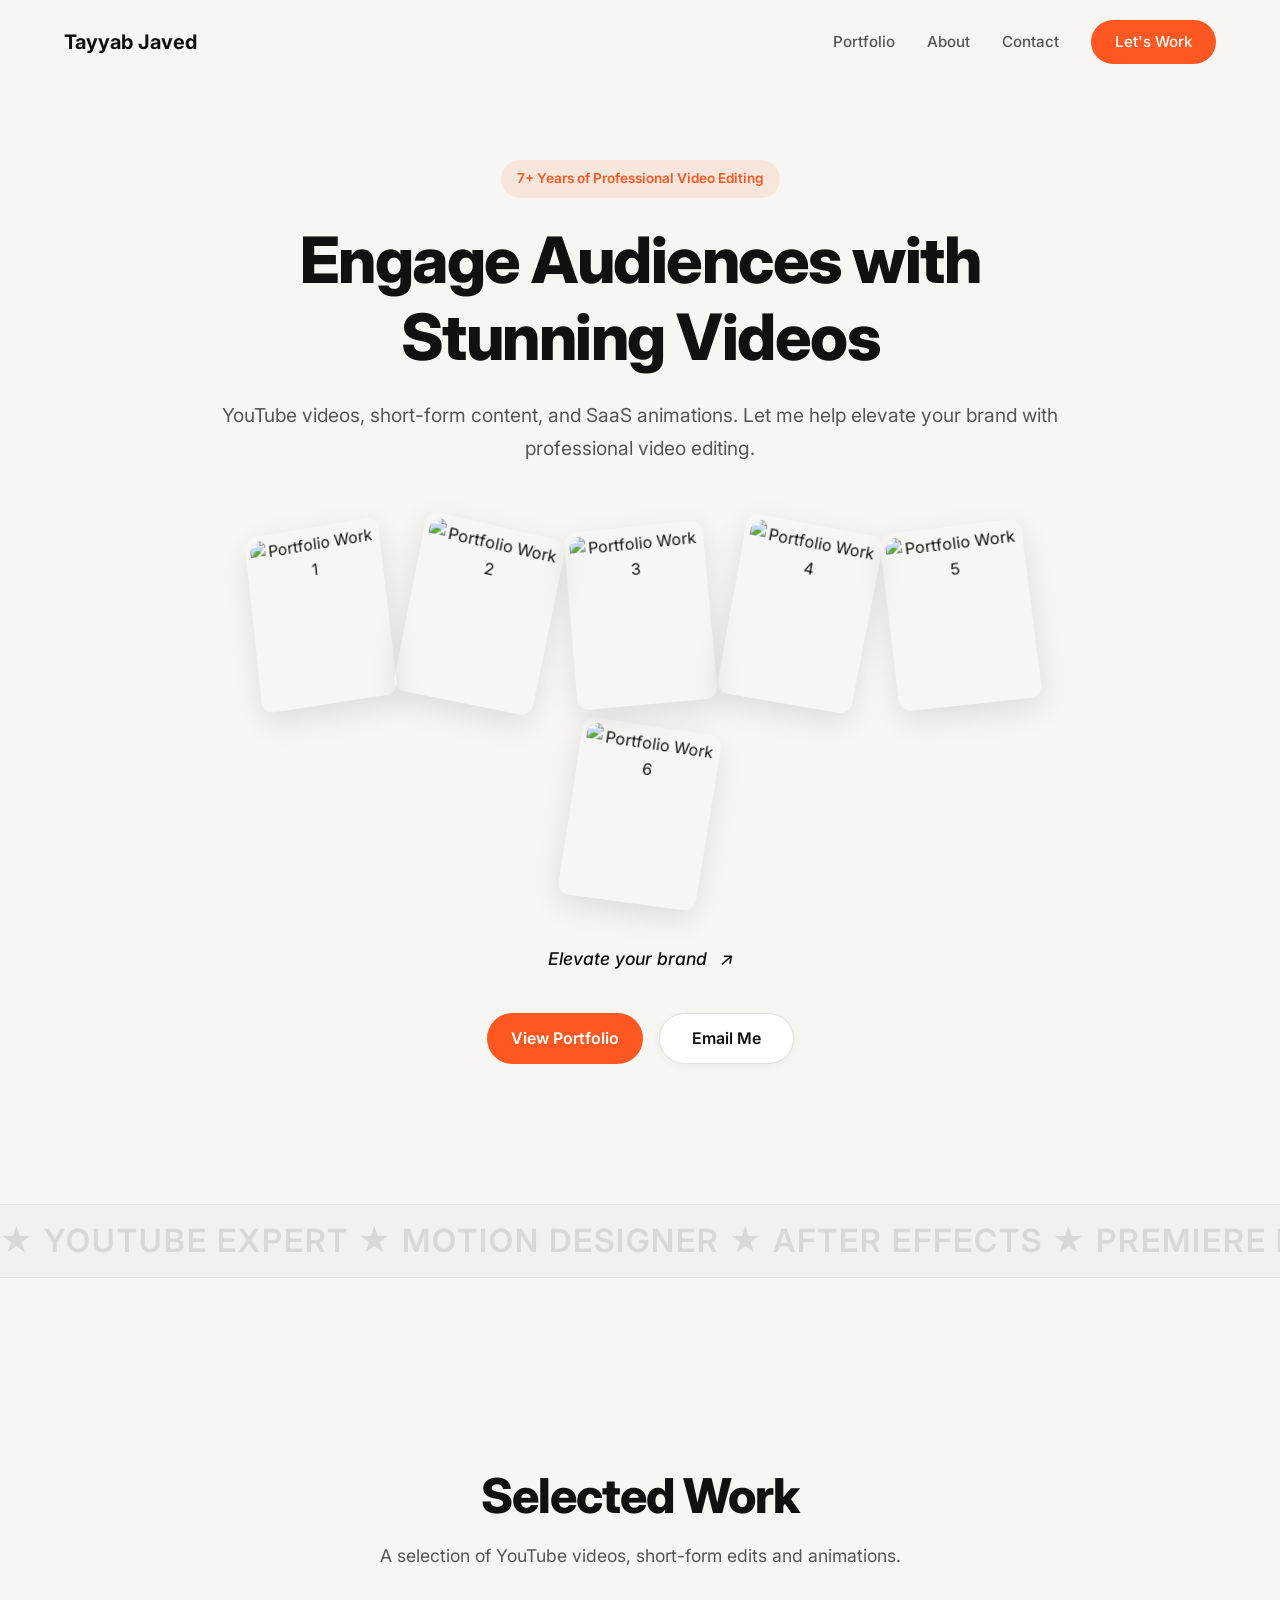
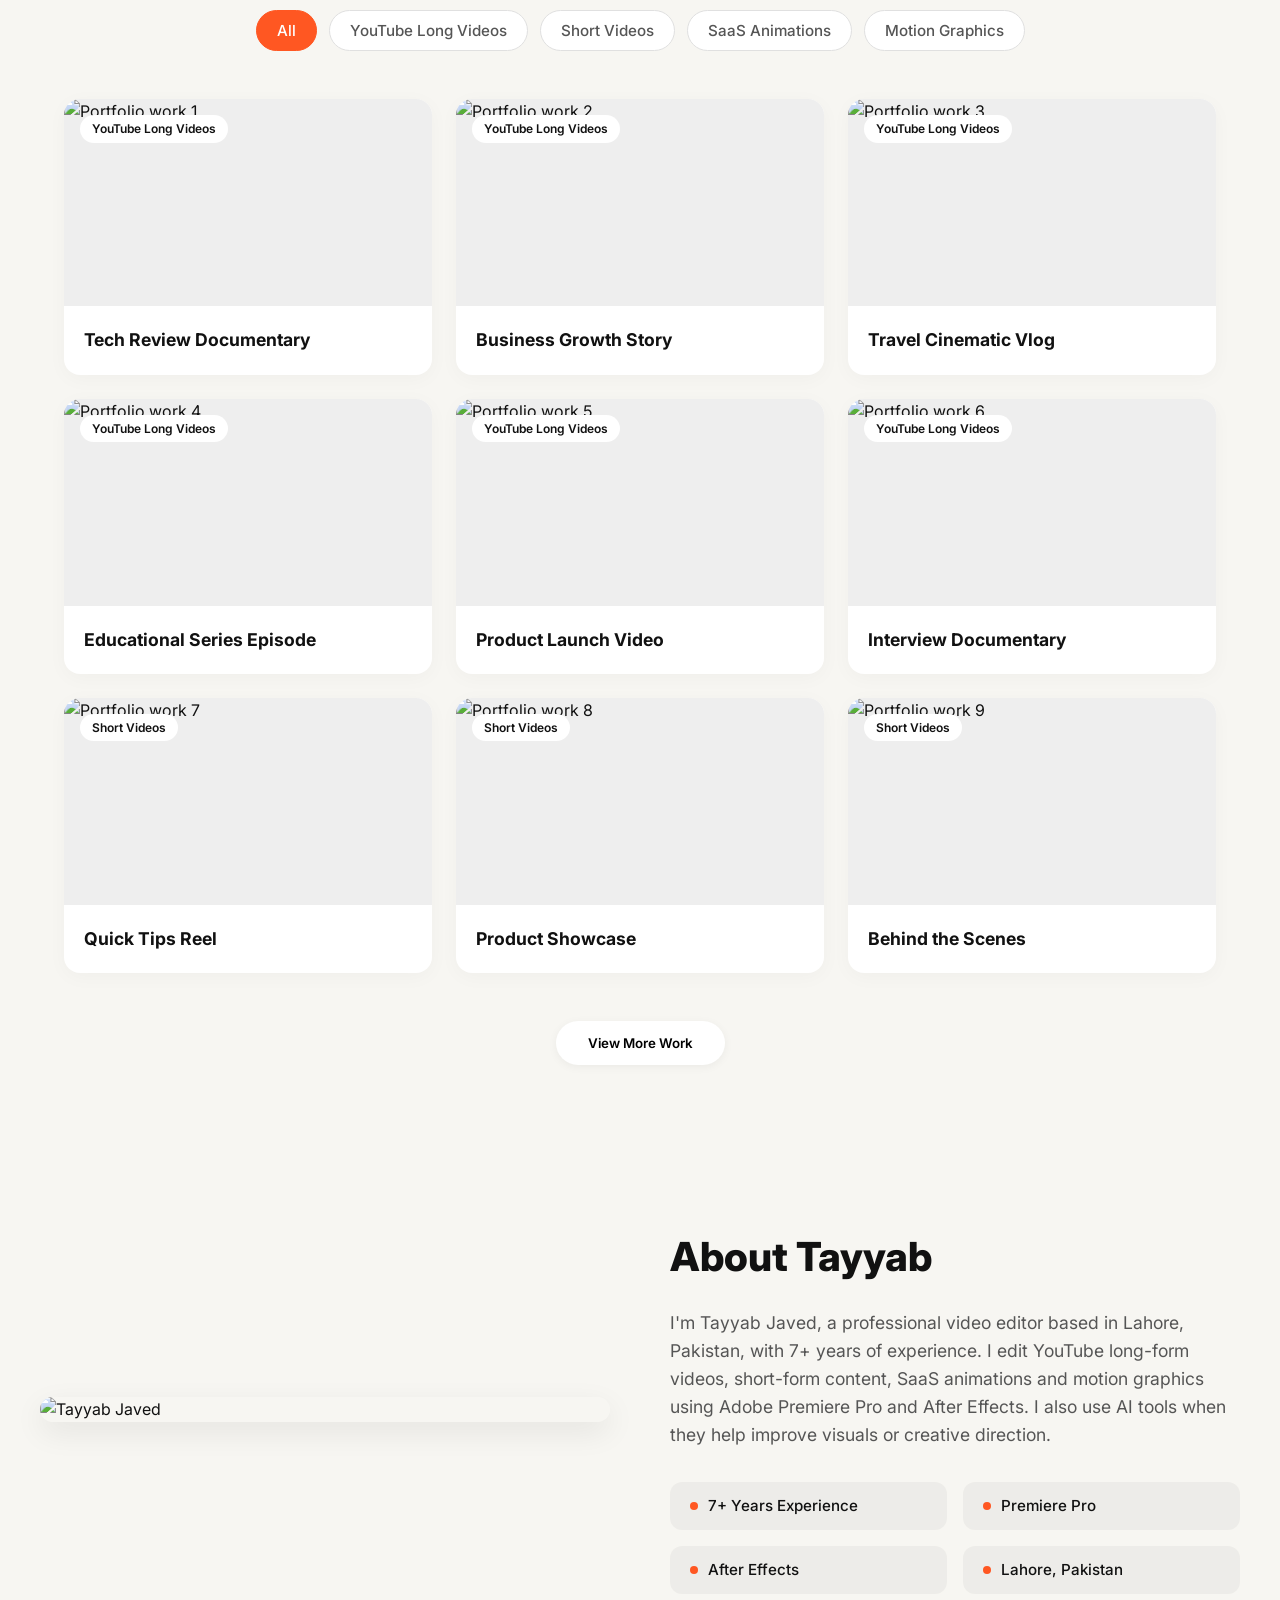
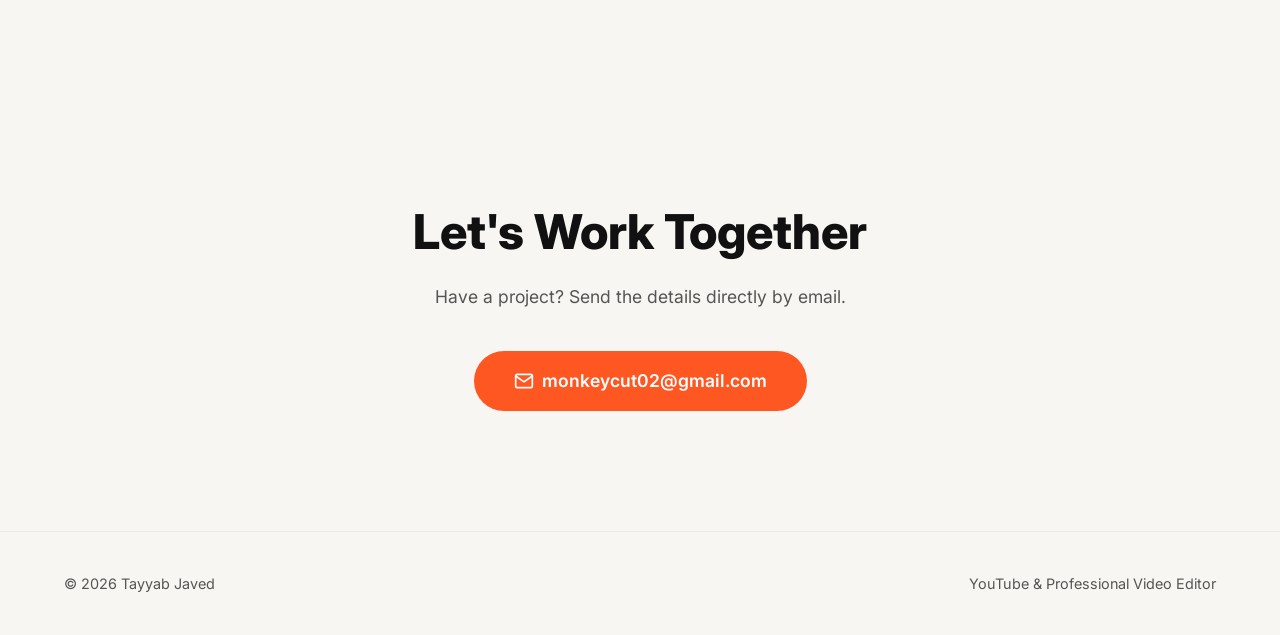
==== index.html @ 4c3c6099 "Rename index2.html to index.html" ====
<!DOCTYPE html>
<html lang="en">

<head>
    <meta charset="UTF-8">
    <meta name="viewport" content="width=device-width, initial-scale=1.0">
    <title>Tayyab Javed - Video Editor Portfolio</title>
    <link rel="preconnect" href="https://fonts.googleapis.com">
    <link rel="preconnect" href="https://fonts.gstatic.com" crossorigin>
    <link href="https://fonts.googleapis.com/css2?family=Inter:wght@400;500;600;700;800&display=swap" rel="stylesheet">
    <link rel="stylesheet" href="styles.css">
</head>

<body>

    <!-- Header Navigation -->
    <header>
        <div class="container nav-container">
            <div class="logo">Tayyab Javed</div>

            <!-- Mobile Menu Toggle -->
            <button class="mobile-menu-btn" aria-label="Toggle Navigation">
                <svg width="24" height="24" viewBox="0 0 24 24" fill="none" stroke="currentColor" stroke-width="2"
                    stroke-linecap="round" stroke-linejoin="round">
                    <line x1="3" y1="12" x2="21" y2="12"></line>
                    <line x1="3" y1="6" x2="21" y2="6"></line>
                    <line x1="3" y1="18" x2="21" y2="18"></line>
                </svg>
            </button>

            <nav class="nav-links">
                <a href="#portfolio">Portfolio</a>
                <a href="#about">About</a>
                <a href="#contact">Contact</a>
                <a href="#contact" class="btn-primary">Let's Work</a>
            </nav>
        </div>
    </header>

    <main>
        <!-- Hero Section -->
        <section id="hero" class="hero">
            <div class="container hero-content">
                <span class="hero-badge">7+ Years of Professional Video Editing</span>
                <h1 class="hero-title">Engage Audiences with Stunning Videos</h1>
                <p class="hero-subtitle">YouTube videos, short-form content, and SaaS animations. Let me help elevate your brand with professional video editing.</p>
                
                <!-- Tilted Images Gallery -->
                <div class="hero-gallery">
                    <div class="gallery-item tilt-1">
                        <img src="assets/photo1" alt="Portfolio Work 1">
                    </div>
                    <div class="gallery-item tilt-2">
                        <img src="assets/photo2" alt="Portfolio Work 2">
                    </div>
                    <div class="gallery-item tilt-3">
                        <img src="assets/photo3" alt="Portfolio Work 3">
                    </div>
                    <div class="gallery-item tilt-4">
                        <img src="assets/photo4" alt="Portfolio Work 4">
                    </div>
                    <div class="gallery-item tilt-5">
                        <img src="assets/photo5" alt="Portfolio Work 5">
                    </div>
                    <div class="gallery-item tilt-6">
                        <img src="assets/photo6" alt="Portfolio Work 6">
                    </div>
                </div>

                <p class="hero-cta">Elevate your brand <span class="arrow">↗</span></p>
                
                <!-- Hero Action Buttons -->
                <div class="hero-buttons">
                    <a href="#portfolio" class="btn-primary">View Portfolio</a>
                    <a href="#contact" class="btn-outline-light">Email Me</a>
                </div>
            </div>
        </section>

        <!-- Marquee Section -->
        <section class="marquee-section">
            <div class="marquee">
                <div class="marquee-content">
                    <span>★ YOUTUBE EXPERT ★ MOTION DESIGNER ★ AFTER EFFECTS ★ PREMIERE PRO ★ YOUTUBE EXPERT ★ MOTION DESIGNER ★ AFTER EFFECTS ★ PREMIERE PRO</span>
                </div>
            </div>
        </section>

        <!-- Portfolio Section -->
        <section id="portfolio" class="container">
            <h1 class="section-title">Selected Work</h1>
            <p class="section-subtitle">A selection of YouTube videos, short-form edits and animations.</p>

            <div class="filters">
                <button class="filter-btn active" data-filter="all">All</button>
                <button class="filter-btn" data-filter="long">YouTube Long Videos</button>
                <button class="filter-btn" data-filter="short">Short Videos</button>
                <button class="filter-btn" data-filter="saas">SaaS Animations</button>
                <button class="filter-btn" data-filter="motion">Motion Graphics</button>
            </div>

            <div class="grid" id="portfolio-grid">
                <div class="card" data-category="long" data-video="https://www.youtube.com/watch?v=dQw4w9WgXcQ">
                    <div class="card-img-wrapper"><span class="card-tag">YouTube Long Videos</span><img src="assets/tn1" alt="Portfolio work 1"><button class="play-button" type="button" aria-label="Play portfolio work 1"></button></div><div class="card-title">Tech Review Documentary</div>
                </div>
                <div class="card" data-category="long" data-video="https://www.youtube.com/watch?v=dQw4w9WgXcQ">
                    <div class="card-img-wrapper"><span class="card-tag">YouTube Long Videos</span><img src="assets/tn2" alt="Portfolio work 2"><button class="play-button" type="button" aria-label="Play portfolio work 2"></button></div><div class="card-title">Business Growth Story</div>
                </div>
                <div class="card" data-category="long" data-video="https://www.youtube.com/watch?v=dQw4w9WgXcQ">
                    <div class="card-img-wrapper"><span class="card-tag">YouTube Long Videos</span><img src="assets/tn3" alt="Portfolio work 3"><button class="play-button" type="button" aria-label="Play portfolio work 3"></button></div><div class="card-title">Travel Cinematic Vlog</div>
                </div>
                <div class="card" data-category="long" data-video="https://www.youtube.com/watch?v=dQw4w9WgXcQ">
                    <div class="card-img-wrapper"><span class="card-tag">YouTube Long Videos</span><img src="assets/tn4" alt="Portfolio work 4"><button class="play-button" type="button" aria-label="Play portfolio work 4"></button></div><div class="card-title">Educational Series Episode</div>
                </div>
                <div class="card" data-category="long" data-video="https://www.youtube.com/watch?v=dQw4w9WgXcQ">
                    <div class="card-img-wrapper"><span class="card-tag">YouTube Long Videos</span><img src="assets/tn5" alt="Portfolio work 5"><button class="play-button" type="button" aria-label="Play portfolio work 5"></button></div><div class="card-title">Product Launch Video</div>
                </div>
                <div class="card" data-category="long" data-video="https://www.youtube.com/watch?v=dQw4w9WgXcQ">
                    <div class="card-img-wrapper"><span class="card-tag">YouTube Long Videos</span><img src="assets/tn6" alt="Portfolio work 6"><button class="play-button" type="button" aria-label="Play portfolio work 6"></button></div><div class="card-title">Interview Documentary</div>
                </div>
                <div class="card" data-category="short" data-video="https://www.youtube.com/watch?v=dQw4w9WgXcQ">
                    <div class="card-img-wrapper"><span class="card-tag">Short Videos</span><img src="assets/tn7" alt="Portfolio work 7"><button class="play-button" type="button" aria-label="Play portfolio work 7"></button></div><div class="card-title">Quick Tips Reel</div>
                </div>
                <div class="card" data-category="short" data-video="https://www.youtube.com/watch?v=dQw4w9WgXcQ">
                    <div class="card-img-wrapper"><span class="card-tag">Short Videos</span><img src="assets/tn8" alt="Portfolio work 8"><button class="play-button" type="button" aria-label="Play portfolio work 8"></button></div><div class="card-title">Product Showcase</div>
                </div>
                <div class="card" data-category="short" data-video="https://www.youtube.com/watch?v=dQw4w9WgXcQ">
                    <div class="card-img-wrapper"><span class="card-tag">Short Videos</span><img src="assets/tn9" alt="Portfolio work 9"><button class="play-button" type="button" aria-label="Play portfolio work 9"></button></div><div class="card-title">Behind the Scenes</div>
                </div>
                <div class="card is-hidden" data-category="short" data-video="https://www.youtube.com/watch?v=dQw4w9WgXcQ">
                    <div class="card-img-wrapper"><span class="card-tag">Short Videos</span><img src="assets/tn10" alt="Portfolio work 10"><button class="play-button" type="button" aria-label="Play portfolio work 10"></button></div><div class="card-title">Fast Tutorial</div>
                </div>
                <div class="card is-hidden" data-category="short" data-video="https://www.youtube.com/watch?v=dQw4w9WgXcQ">
                    <div class="card-img-wrapper"><span class="card-tag">Short Videos</span><img src="assets/tn11" alt="Portfolio work 11"><button class="play-button" type="button" aria-label="Play portfolio work 11"></button></div><div class="card-title">Trending Moment</div>
                </div>
                <div class="card is-hidden" data-category="short" data-video="https://www.youtube.com/watch?v=dQw4w9WgXcQ">
                    <div class="card-img-wrapper"><span class="card-tag">Short Videos</span><img src="assets/tn12" alt="Portfolio work 12"><button class="play-button" type="button" aria-label="Play portfolio work 12"></button></div><div class="card-title">Creative Process</div>
                </div>
                <div class="card is-hidden" data-category="saas" data-video="https://www.youtube.com/watch?v=dQw4w9WgXcQ">
                    <div class="card-img-wrapper"><span class="card-tag">SaaS Animations</span><img src="assets/tn13" alt="Portfolio work 13"><button class="play-button" type="button" aria-label="Play portfolio work 13"></button></div><div class="card-title">App Launch Explainer</div>
                </div>
                <div class="card is-hidden" data-category="saas" data-video="https://www.youtube.com/watch?v=dQw4w9WgXcQ">
                    <div class="card-img-wrapper"><span class="card-tag">SaaS Animations</span><img src="assets/tn14" alt="Portfolio work 14"><button class="play-button" type="button" aria-label="Play portfolio work 14"></button></div><div class="card-title">Feature Walkthrough</div>
                </div>
                <div class="card is-hidden" data-category="short" data-video="https://www.youtube.com/watch?v=dQw4w9WgXcQ">
                    <div class="card-img-wrapper"><span class="card-tag">Short Videos</span><img src="assets/tn15" alt="Portfolio work 15"><button class="play-button" type="button" aria-label="Play portfolio work 15"></button></div><div class="card-title">Dashboard Demo</div>
                </div>
                <div class="card is-hidden" data-category="saas" data-video="https://www.youtube.com/watch?v=dQw4w9WgXcQ">
                    <div class="card-img-wrapper"><span class="card-tag">SaaS Animations</span><img src="assets/tn16" alt="Portfolio work 16"><button class="play-button" type="button" aria-label="Play portfolio work 16"></button></div><div class="card-title">Onboarding Flow</div>
                </div>
                <div class="card is-hidden" data-category="motion" data-video="https://www.youtube.com/watch?v=dQw4w9WgXcQ">
                    <div class="card-img-wrapper"><span class="card-tag">Motion Graphics</span><img src="assets/tn17" alt="Portfolio work 17"><button class="play-button" type="button" aria-label="Play portfolio work 17"></button></div><div class="card-title">Brand Identity Reveal</div>
                </div>
                <div class="card is-hidden" data-category="motion" data-video="https://www.youtube.com/watch?v=dQw4w9WgXcQ">
                    <div class="card-img-wrapper"><span class="card-tag">Motion Graphics</span><img src="assets/tn18" alt="Portfolio work 18"><button class="play-button" type="button" aria-label="Play portfolio work 18"></button></div><div class="card-title">Abstract Visual Loop</div>
                </div>
            </div>

            <button class="btn-outline load-more-btn" id="load-more" type="button">View More Work</button>
        </section>

        <!-- Portfolio Video Modal -->
        <div class="video-modal" id="video-modal" aria-hidden="true">
            <div class="video-modal-content" role="dialog" aria-modal="true" aria-label="Portfolio video player">
                <button class="video-modal-close" id="video-modal-close" type="button" aria-label="Close video">×</button>
                <iframe id="portfolio-video" title="Portfolio video" allow="autoplay; encrypted-media; picture-in-picture" allowfullscreen></iframe>
            </div>
        </div>

        <!-- About Section -->
        <section id="about" class="container">
            <div class="about-grid">
                <div class="about-img">
                    <img src="assets/dp" alt="Tayyab Javed">
                </div>
                <div class="about-content">
                    <h2>About Tayyab</h2>
                    <p>I'm Tayyab Javed, a professional video editor based in Lahore, Pakistan, with 7+ years of
                        experience. I edit YouTube long-form videos, short-form content, SaaS animations and motion
                        graphics using Adobe Premiere Pro and After Effects. I also use AI tools when they help improve
                        visuals or creative direction.</p>

                    <div class="skills-grid">
                        <div class="skill-tag">
                            <div class="skill-dot"></div> 7+ Years Experience
                        </div>
                        <div class="skill-tag">
                            <div class="skill-dot"></div> Premiere Pro
                        </div>
                        <div class="skill-tag">
                            <div class="skill-dot"></div> After Effects
                        </div>
                        <div class="skill-tag">
                            <div class="skill-dot"></div> Lahore, Pakistan
                        </div>
                    </div>
                </div>
            </div>
        </section>

        <!-- Contact Section -->
        <section id="contact" class="container">
            <h2>Let's Work Together</h2>
            <p>Have a project? Send the details directly by email.</p>
            <a href="mailto:monkeycut02@gmail.com" class="btn-primary email-btn">
                <svg width="20" height="20" viewBox="0 0 24 24" fill="none" stroke="currentColor" stroke-width="2"
                    stroke-linecap="round" stroke-linejoin="round">
                    <path d="M4 4h16c1.1 0 2 .9 2 2v12c0 1.1-.9 2-2 2H4c-1.1 0-2-.9-2-2V6c0-1.1.9-2 2-2z"></path>
                    <polyline points="22,6 12,13 2,6"></polyline>
                </svg>
                monkeycut02@gmail.com
            </a>
        </section>
    </main>

    <!-- Footer -->
    <footer>
        <div class="container footer-container">
            <div>© 2026 Tayyab Javed</div>
            <div>YouTube & Professional Video Editor</div>
        </div>
    </footer>

   

    <!-- JavaScript Interactions -->
    <script src="script.js"></script>
</body>

</html>
---- styles.css ----
/* --- CSS VARIABLES --- */
:root {
    --bg-color: #f7f6f2;
    --text-dark: #111111;
    --text-gray: #555555;
    --accent-color: #ff5722;
    --card-bg: #ffffff;
    --nav-bg: rgba(247, 246, 242, 0.85);
}

/* --- RESET & BASE --- */
* {
    margin: 0;
    padding: 0;
    box-sizing: border-box;
    font-family: 'Inter', sans-serif;
}

/* Smooth Scrolling Setup */
html {
    scroll-behavior: smooth;
    scroll-padding-top: 70px;
    /* Prevents fixed header from hiding section titles */
}

body {
    background-color: var(--bg-color);
    color: var(--text-dark);
    line-height: 1.6;
    -webkit-font-smoothing: antialiased;
}

a {
    text-decoration: none;
    color: inherit;
}

ul {
    list-style: none;
}

img {
    max-width: 100%;
    display: block;
}

.container {
    max-width: 1200px;
    margin: 0 auto;
    padding: 0 24px;
}

/* --- HERO SECTION --- */
#hero {
    padding: 160px 0 80px 0;
    text-align: center;
    min-height: 70vh;
    display: flex;
    align-items: center;
    justify-content: center;
}

.hero-content {
    max-width: 900px;
    margin: 0 auto;
}

.hero-badge {
    display: inline-block;
    background-color: rgba(255, 87, 34, 0.1);
    color: var(--accent-color);
    padding: 8px 16px;
    border-radius: 50px;
    font-size: 0.85rem;
    font-weight: 600;
    margin-bottom: 24px;
}

.hero-title {
    font-size: 4rem;
    font-weight: 800;
    letter-spacing: -1.5px;
    margin-bottom: 24px;
    line-height: 1.2;
}

.hero-subtitle {
    font-size: 1.2rem;
    color: var(--text-gray);
    margin-bottom: 40px;
    line-height: 1.7;
}

.hero-cta {
    font-size: 1.1rem;
    color: var(--text-dark);
    font-style: italic;
    font-weight: 500;
}

.arrow {
    margin-left: 8px;
    display: inline-block;
}

/* --- HERO GALLERY --- */
.hero-gallery {
    display: flex;
    justify-content: center;
    align-items: center;
    gap: 20px;
    margin: 60px 0 40px 0;
    flex-wrap: wrap;
    perspective: 1000px;
}

.gallery-item {
    width: 140px;
    height: 180px;
    padding: 5px;
    border-radius: 12px;
    overflow: hidden;
    box-shadow: 0 10px 30px rgba(0, 0, 0, 0.1);
    transition: transform 0.4s ease, box-shadow 0.4s ease;
    transform-style: preserve-3d;
}

.gallery-item img {
    width: 100%;
    height: 100%;
    object-fit: cover;
    border-radius: 12px;
}

/* Tilted variations */
.tilt-1 {
    transform: rotateZ(-8deg) rotateX(5deg) rotateY(-5deg);
}

.tilt-2 {
    transform: rotateZ(12deg) rotateX(-3deg) rotateY(8deg);
}

.tilt-3 {
    transform: rotateZ(-5deg) rotateX(4deg) rotateY(-3deg);
}

.tilt-4 {
    transform: rotateZ(10deg) rotateX(-5deg) rotateY(6deg);
}

.tilt-5 {
    transform: rotateZ(-6deg) rotateX(3deg) rotateY(-4deg);
}

.tilt-6 {
    transform: rotateZ(9deg) rotateX(-4deg) rotateY(5deg);
}

/* Straighten on hover */
.gallery-item:hover {
    transform: rotateZ(0deg) rotateX(0deg) rotateY(0deg);
    box-shadow: 0 15px 40px rgba(0, 0, 0, 0.15);
}

/* --- HERO BUTTONS --- */
.hero-buttons {
    display: flex;
    justify-content: center;
    gap: 16px;
    margin-top: 40px;
    flex-wrap: wrap;
}

.btn-outline-light {
    background: white;
    border: 1px solid #e0e0e0;
    color: var(--text-dark);
    padding: 12px 32px;
    border-radius: 50px;
    font-weight: 600;
    font-size: 1rem;
    text-decoration: none;
    display: inline-flex;
    align-items: center;
    gap: 8px;
    transition: all 0.3s ease;
    cursor: pointer;
    box-shadow: 0 2px 10px rgba(0, 0, 0, 0.05);
}

.btn-outline-light:hover {
    background: #f5f5f5;
    border-color: #d0d0d0;
    box-shadow: 0 4px 15px rgba(0, 0, 0, 0.1);
}

/* --- MARQUEE SECTION --- */
.marquee-section {
    overflow: hidden;
    background-color: rgba(0, 0, 0, 0.02);
    padding: 10px 0;
    margin: 60px 0;
    border-top: 1px solid rgba(0, 0, 0, 0.05);
    border-bottom: 1px solid rgba(0, 0, 0, 0.05);
}

.marquee {
    display: flex;
    overflow: hidden;
    width: 100%;
}

.marquee-content {
    display: flex;
    white-space: nowrap;
    animation: scroll 30s linear infinite;
    font-size: 2rem;
    font-weight: 600;
    color: rgba(0, 0, 0, 0.1);
    letter-spacing: 2px;
}

@keyframes scroll {
    0% {
        transform: translateX(0);
    }
    100% {
        transform: translateX(-50%);
    }
}

/* --- NAVIGATION --- */
header {
    position: fixed;
    top: 0;
    width: 100%;
    background: var(--nav-bg);
    backdrop-filter: blur(12px);
    z-index: 1000;
    padding: 20px 0;
    border-bottom: 1px solid transparent;
    transition: all 0.3s ease;
}

.nav-container {
    display: flex;
    justify-content: space-between;
    align-items: center;
}

.logo {
    font-size: 1.25rem;
    font-weight: 700;
    z-index: 1001;
}

.nav-links {
    display: flex;
    align-items: center;
    gap: 32px;
}

.nav-links a {
    font-size: 0.95rem;
    font-weight: 500;
    color: var(--text-gray);
    transition: color 0.2s ease;
}

.nav-links a:hover {
    color: var(--text-dark);
}

.btn-primary {
    background-color: var(--accent-color);
    color: white !important;
    padding: 10px 24px;
    border-radius: 50px;
    font-weight: 600;
    transition: opacity 0.2s;
    display: inline-flex;
    align-items: center;
    gap: 8px;
    border: none;
    cursor: pointer;
}

.btn-primary:hover {
    opacity: 0.9;
}

.mobile-menu-btn {
    display: none;
    background: none;
    border: none;
    color: var(--text-dark);
    cursor: pointer;
    z-index: 1001;
}

/* --- PORTFOLIO SECTION --- */
#portfolio {
    padding-top: 120px;
    padding-bottom: 80px;
    text-align: center;
}

.section-title {
    font-size: 3rem;
    font-weight: 800;
    letter-spacing: -1px;
    margin-bottom: 8px;
}

.section-subtitle {
    color: var(--text-gray);
    font-size: 1.1rem;
    margin-bottom: 40px;
}

.filters {
    display: flex;
    justify-content: center;
    gap: 12px;
    margin-bottom: 48px;
    flex-wrap: wrap;
}

.filter-btn {
    background-color: white;
    border: 1px solid #e0e0e0;
    padding: 10px 20px;
    border-radius: 50px;
    font-size: 0.95rem;
    font-weight: 500;
    color: var(--text-gray);
    cursor: pointer;
    transition: all 0.2s ease;
}

.filter-btn.active {
    background-color: var(--accent-color);
    color: white;
    border-color: var(--accent-color);
}

.grid {
    display: grid;
    grid-template-columns: repeat(3, 1fr);
    gap: 24px;
    text-align: left;
    margin-bottom: 48px;
}

.card {
    background: var(--card-bg);
    border-radius: 16px;
    overflow: hidden;
    box-shadow: 0 4px 20px rgba(0, 0, 0, 0.03);
    transition: transform 0.2s ease;
}

.card:hover {
    transform: translateY(-4px);
}

.card-img-wrapper {
    position: relative;
    aspect-ratio: 16/9;
    overflow: hidden;
    background-color: #eee;
}

.card-img-wrapper img {
    width: 100%;
    height: 100%;
    object-fit: cover;
    transition: transform 0.35s ease;
}

.card:hover .card-img-wrapper img {
    transform: scale(1.06);
}

.play-button {
    position: absolute;
    top: 50%;
    left: 50%;
    width: 58px;
    height: 58px;
    border: 0;
    border-radius: 50%;
    background: var(--accent-color);
    cursor: pointer;
    opacity: 0;
    transform: translate(-50%, -50%) scale(0.75);
    transition: opacity 0.25s ease, transform 0.25s ease;
}

.play-button::after {
    content: '';
    position: absolute;
    top: 50%;
    left: 53%;
    border-top: 9px solid transparent;
    border-bottom: 9px solid transparent;
    border-left: 14px solid #ffffff;
    transform: translate(-50%, -50%);
}

.card:hover .play-button,
.play-button:focus-visible {
    opacity: 1;
    transform: translate(-50%, -50%) scale(1);
}

.card.is-hidden {
    display: none;
}

.card.filtered-out {
    display: none;
}

.card-tag {
    position: absolute;
    top: 16px;
    left: 16px;
    background: white;
    padding: 4px 12px;
    border-radius: 50px;
    font-size: 0.75rem;
    font-weight: 600;
    color: var(--text-dark);
}

.card-title {
    padding: 20px;
    font-size: 1.1rem;
    font-weight: 700;
    transition: color 0.25s ease;
}

.card:hover .card-title {
    color: var(--accent-color);
}

.btn-outline {
    background: white;
    border: none;
    padding: 14px 32px;
    border-radius: 50px;
    font-weight: 600;
    box-shadow: 0 2px 10px rgba(0, 0, 0, 0.05);
    cursor: pointer;
    transition: transform 0.2s;
}

.btn-outline:hover {
    transform: scale(1.02);
}

/* --- PORTFOLIO VIDEO MODAL --- */
.video-modal {
    position: fixed;
    inset: 0;
    z-index: 2000;
    display: none;
    align-items: center;
    justify-content: center;
    padding: 24px;
    background: rgba(0, 0, 0, 0.82);
}

.video-modal.is-open {
    display: flex;
}

.video-modal-content {
    position: relative;
    width: min(900px, 100%);
    background: #111111;
    border-radius: 14px;
    overflow: hidden;
    box-shadow: 0 20px 70px rgba(0, 0, 0, 0.4);
}

.video-modal iframe {
    display: block;
    width: 100%;
    aspect-ratio: 16 / 9;
    min-height: 300px;
    border: 0;
    background: #000000;
}

.video-modal-close {
    position: absolute;
    top: 10px;
    right: 10px;
    z-index: 1;
    width: 36px;
    height: 36px;
    border: 0;
    border-radius: 50%;
    background: rgba(0, 0, 0, 0.55);
    color: #ffffff;
    font-size: 1.8rem;
    line-height: 1;
    cursor: pointer;
}

body.modal-open {
    overflow: hidden;
}

/* --- ABOUT SECTION --- */
#about {
    padding: 80px 0;
}

.about-grid {
    display: grid;
    grid-template-columns: 1fr 1fr;
    gap: 60px;
    align-items: center;
}

.about-img {
    border-radius: 24px;
    overflow: hidden;
    box-shadow: 0 10px 30px rgba(0, 0, 0, 0.08);
}

.about-content h2 {
    font-size: 2.5rem;
    font-weight: 800;
    margin-bottom: 20px;
}

.about-content p {
    color: var(--text-gray);
    font-size: 1.1rem;
    margin-bottom: 32px;
}

.skills-grid {
    display: grid;
    grid-template-columns: 1fr 1fr;
    gap: 16px;
}

.skill-tag {
    background: rgba(0, 0, 0, 0.04);
    padding: 12px 20px;
    border-radius: 12px;
    font-weight: 500;
    font-size: 0.95rem;
    display: flex;
    align-items: center;
    gap: 10px;
}

.skill-dot {
    width: 8px;
    height: 8px;
    background-color: var(--accent-color);
    border-radius: 50%;
}

/* --- CONTACT SECTION --- */
#contact {
    padding: 120px 0;
    text-align: center;
}

#contact h2 {
    font-size: 3rem;
    font-weight: 800;
    margin-bottom: 12px;
}

#contact p {
    color: var(--text-gray);
    font-size: 1.1rem;
    margin-bottom: 40px;
}

.email-btn {
    font-size: 1.1rem;
    padding: 16px 40px;
}

/* --- FOOTER --- */
footer {
    padding: 40px 0;
    border-top: 1px solid rgba(0, 0, 0, 0.05);
    color: var(--text-gray);
    font-size: 0.9rem;
}

.footer-container {
    display: flex;
    justify-content: space-between;
    align-items: center;
}


/* --- RESPONSIVE MEDIA QUERIES --- */
@media (max-width: 992px) {
    .grid {
        grid-template-columns: repeat(2, 1fr);
    }

    .about-grid {
        grid-template-columns: 1fr;
        gap: 40px;
    }

    .about-img {
        max-width: 600px;
        margin: 0 auto;
    }
}

@media (max-width: 768px) {
    .mobile-menu-btn {
        display: block;
    }

    .nav-links {
        position: absolute;
        top: 100%;
        left: 0;
        width: 100%;
        background-color: var(--card-bg);
        flex-direction: column;
        padding: 24px;
        gap: 24px;
        box-shadow: 0 10px 20px rgba(0, 0, 0, 0.05);
        border-top: 1px solid #eee;
        clip-path: polygon(0 0, 100% 0, 100% 0, 0 0);
        opacity: 0;
        transition: all 0.3s ease-in-out;
    }

    .nav-links.active {
        clip-path: polygon(0 0, 100% 0, 100% 100%, 0 100%);
        opacity: 1;
    }

    .nav-links a {
        font-size: 1.1rem;
    }

    #hero {
        padding: 120px 0 60px 0;
        min-height: auto;
    }

    .hero-title {
        font-size: 2.5rem;
        letter-spacing: -1px;
    }

    .hero-subtitle {
        font-size: 1rem;
    }

    .hero-gallery {
        gap: 12px;
        margin: 40px 0 30px 0;
    }

    .gallery-item {
        width: 110px;
        height: 145px;
    }

    .hero-buttons {
        gap: 12px;
    }

    .btn-primary,
    .btn-outline-light {
        padding: 10px 24px;
        font-size: 0.9rem;
    }

    .grid {
        grid-template-columns: 1fr;
    }

    .skills-grid {
        grid-template-columns: 1fr;
    }

    #portfolio {
        padding-top: 100px;
        padding-bottom: 60px;
    }

    #about {
        padding: 40px 0;
    }

    #contact {
        padding: 60px 0 100px 0;
    }

    .section-title {
        font-size: 2.2rem;
    }

    .about-content h2 {
        font-size: 2rem;
    }

    #contact h2 {
        font-size: 2.2rem;
    }

    .filters {
        gap: 8px;
    }

    .filter-btn {
        padding: 8px 16px;
        font-size: 0.85rem;
    }

    .footer-container {
        flex-direction: column;
        gap: 16px;
        text-align: center;
    }
}
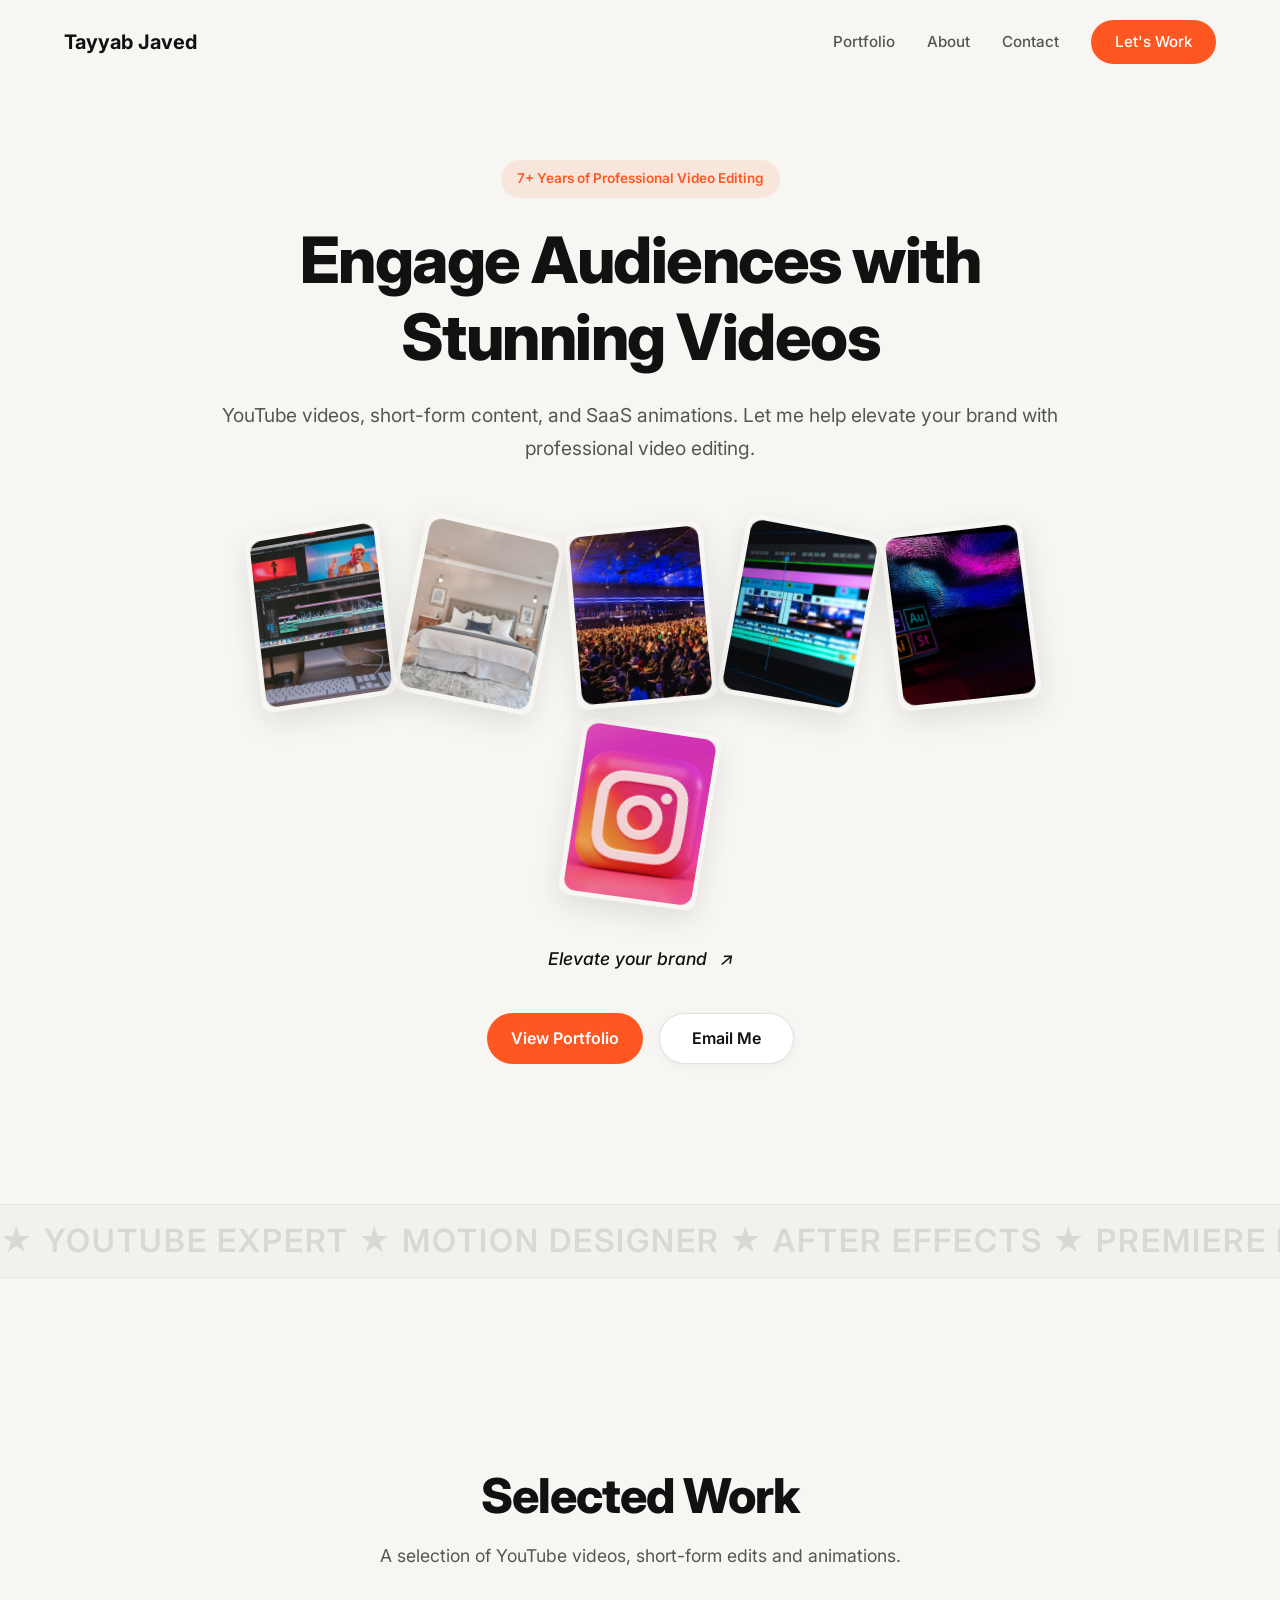
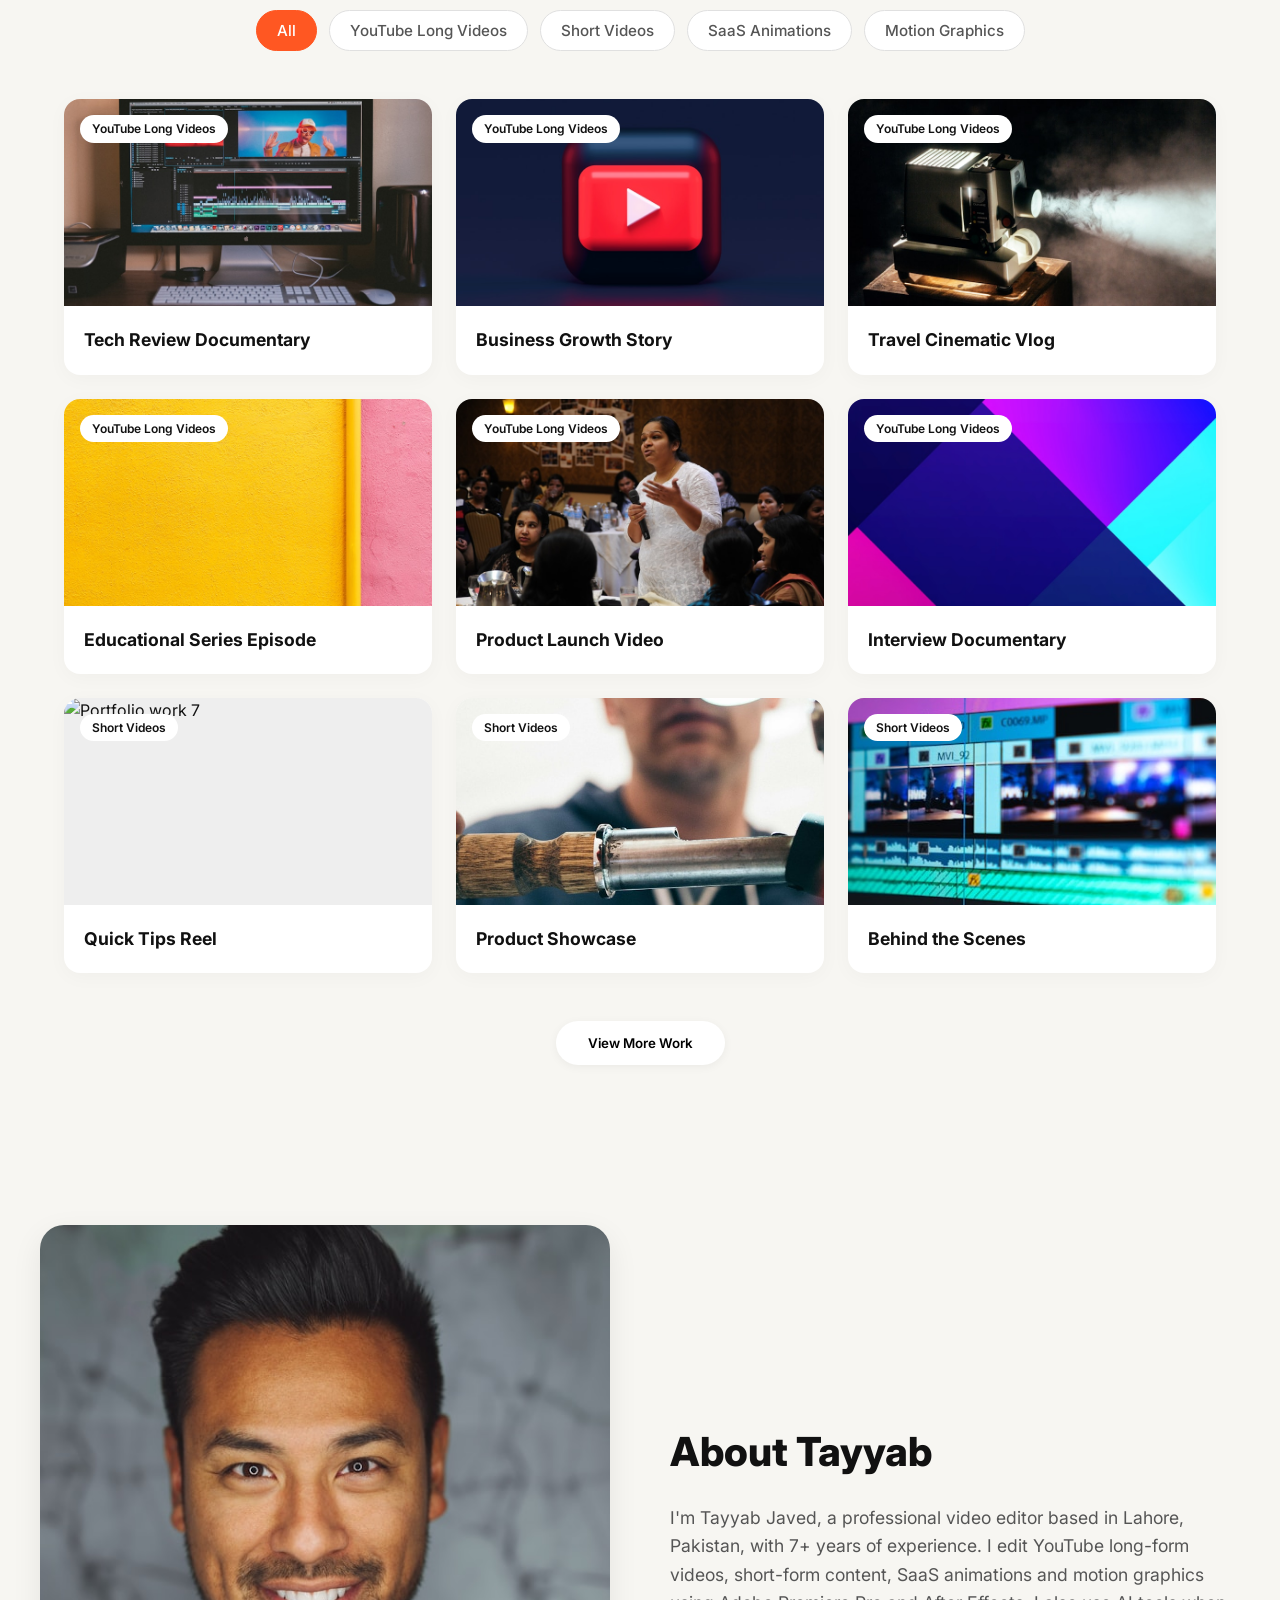
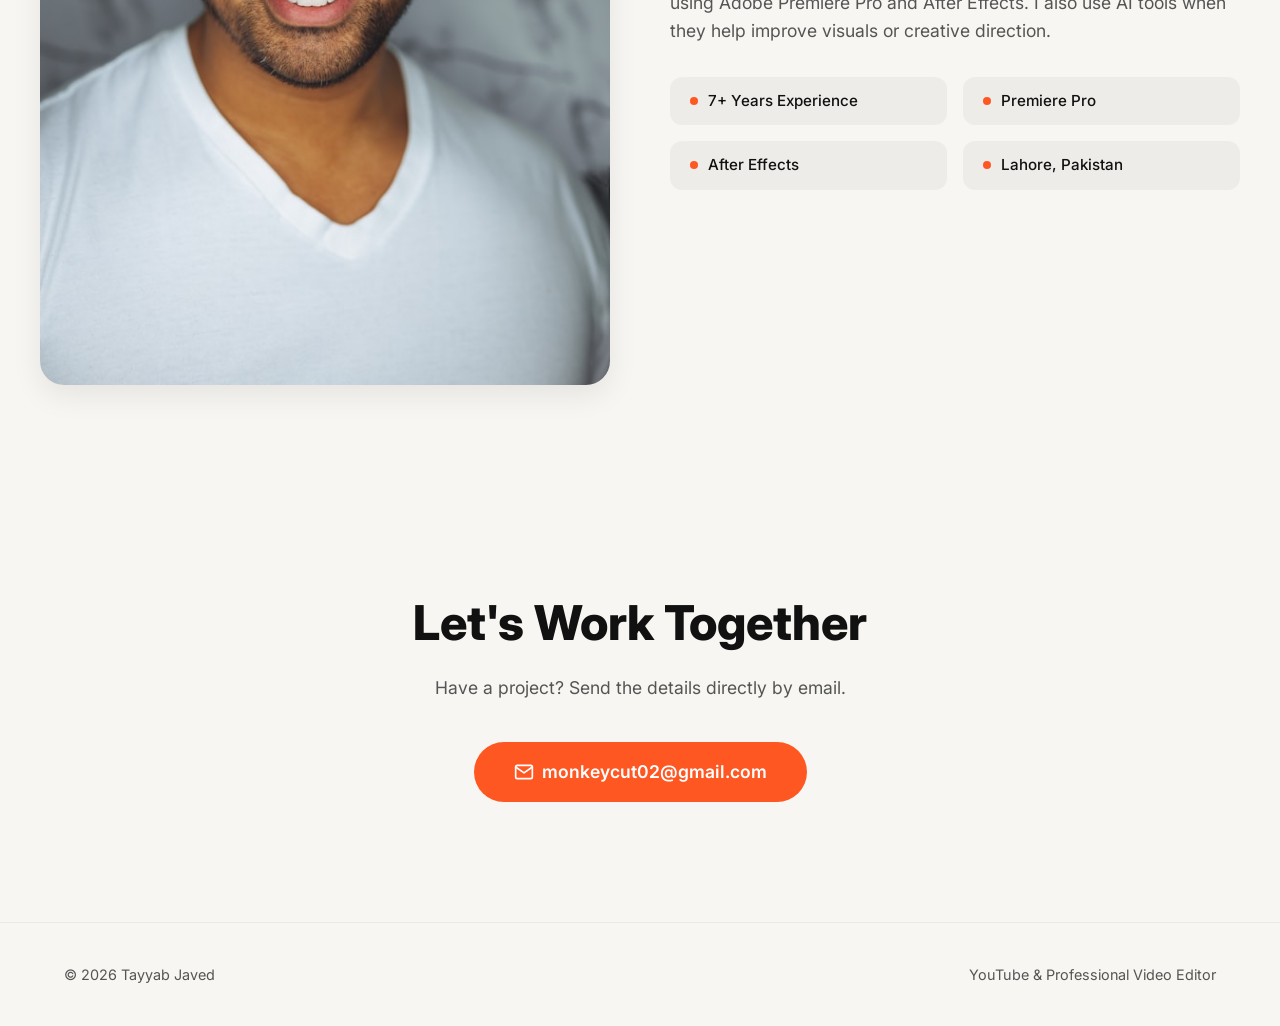
==== commit 921d0667: "Modify short video card details in index.html Updated video links and thumbnail images for short vid" ====
--- a/index.html
+++ b/index.html
@@ -118,8 +118,8 @@
                 <div class="card" data-category="long" data-video="https://www.youtube.com/watch?v=dQw4w9WgXcQ">
                     <div class="card-img-wrapper"><span class="card-tag">YouTube Long Videos</span><img src="assets/tn6" alt="Portfolio work 6"><button class="play-button" type="button" aria-label="Play portfolio work 6"></button></div><div class="card-title">Interview Documentary</div>
                 </div>
-                <div class="card" data-category="short" data-video="https://www.youtube.com/watch?v=dQw4w9WgXcQ">
-                    <div class="card-img-wrapper"><span class="card-tag">Short Videos</span><img src="assets/tn7" alt="Portfolio work 7"><button class="play-button" type="button" aria-label="Play portfolio work 7"></button></div><div class="card-title">Quick Tips Reel</div>
+                <div class="card" data-category="short" data-video="https://www.youtube.com/watch?v=VRpH76vigEI">
+                    <div class="card-img-wrapper"><span class="card-tag">Short Videos</span><img src="assets/tn01" alt="Portfolio work 7"><button class="play-button" type="button" aria-label="Play portfolio work 7"></button></div><div class="card-title">Quick Tips Reel</div>
                 </div>
                 <div class="card" data-category="short" data-video="https://www.youtube.com/watch?v=dQw4w9WgXcQ">
                     <div class="card-img-wrapper"><span class="card-tag">Short Videos</span><img src="assets/tn8" alt="Portfolio work 8"><button class="play-button" type="button" aria-label="Play portfolio work 8"></button></div><div class="card-title">Product Showcase</div>
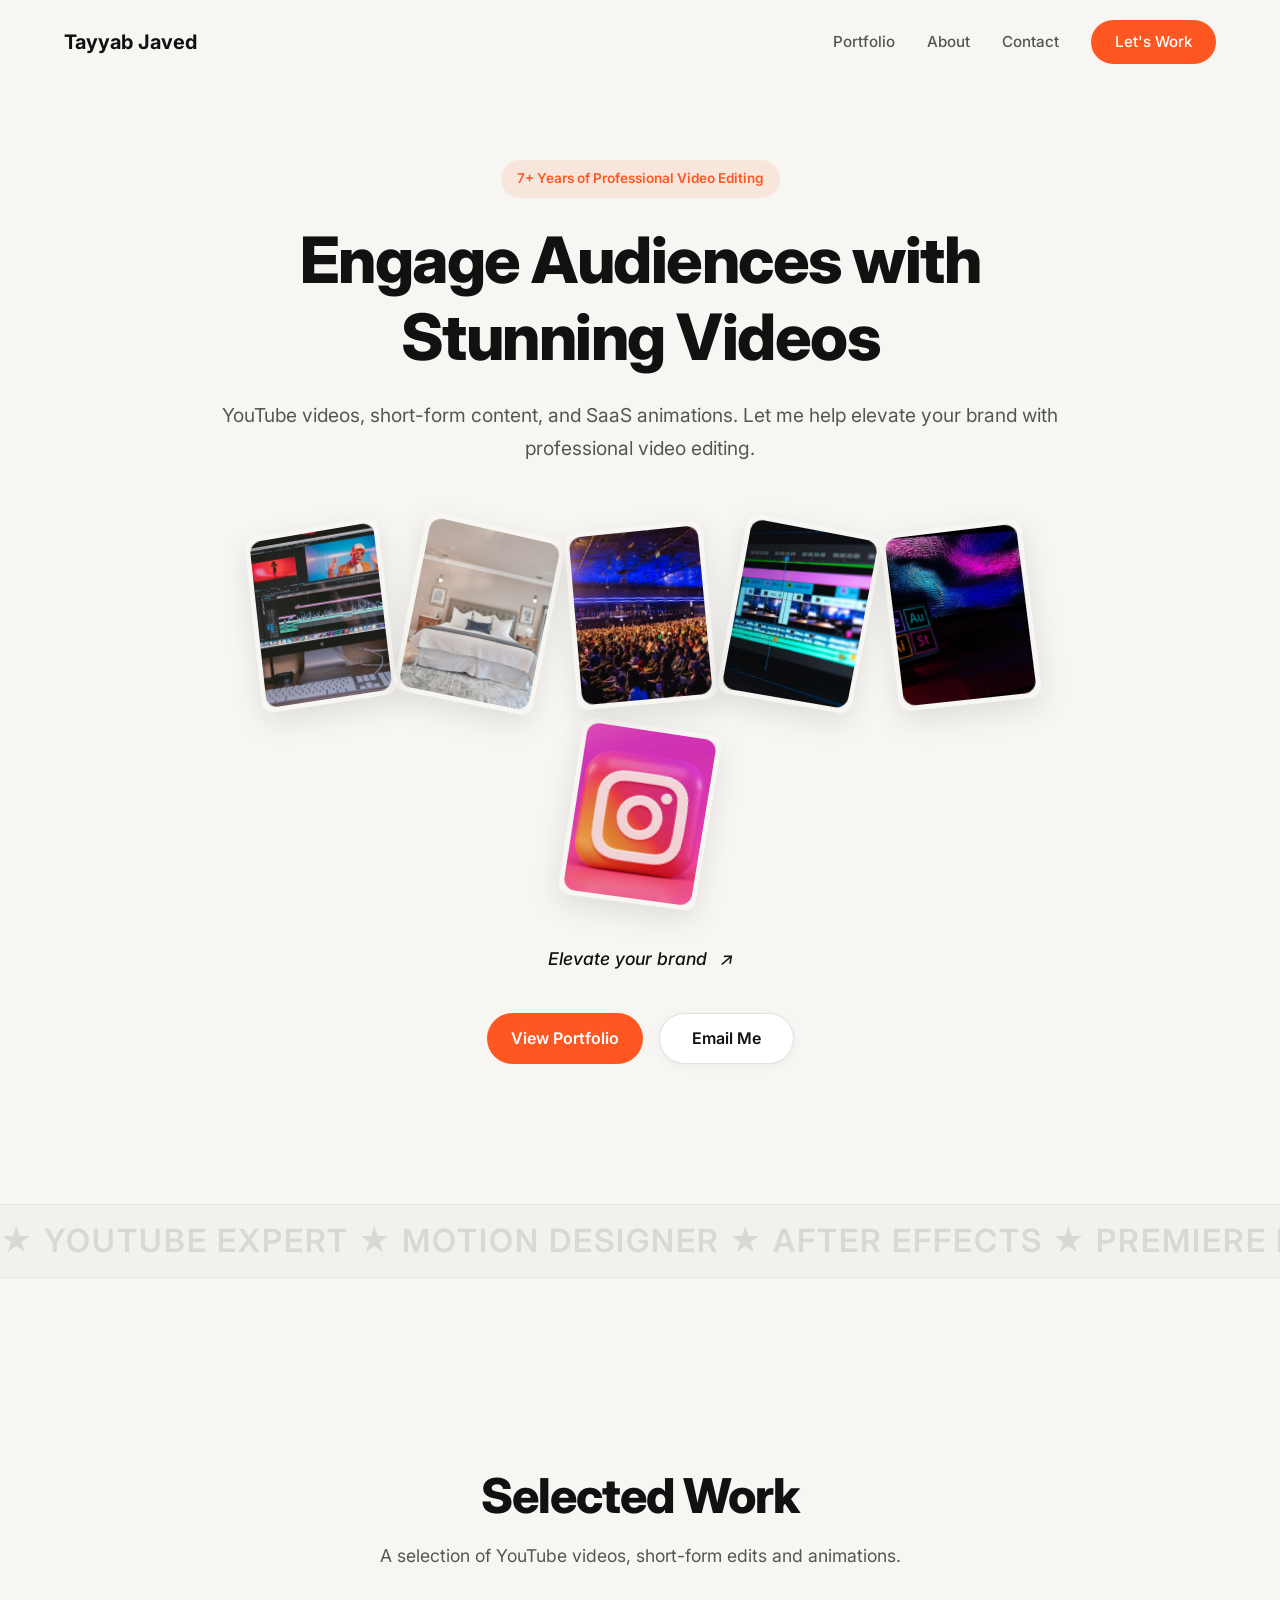
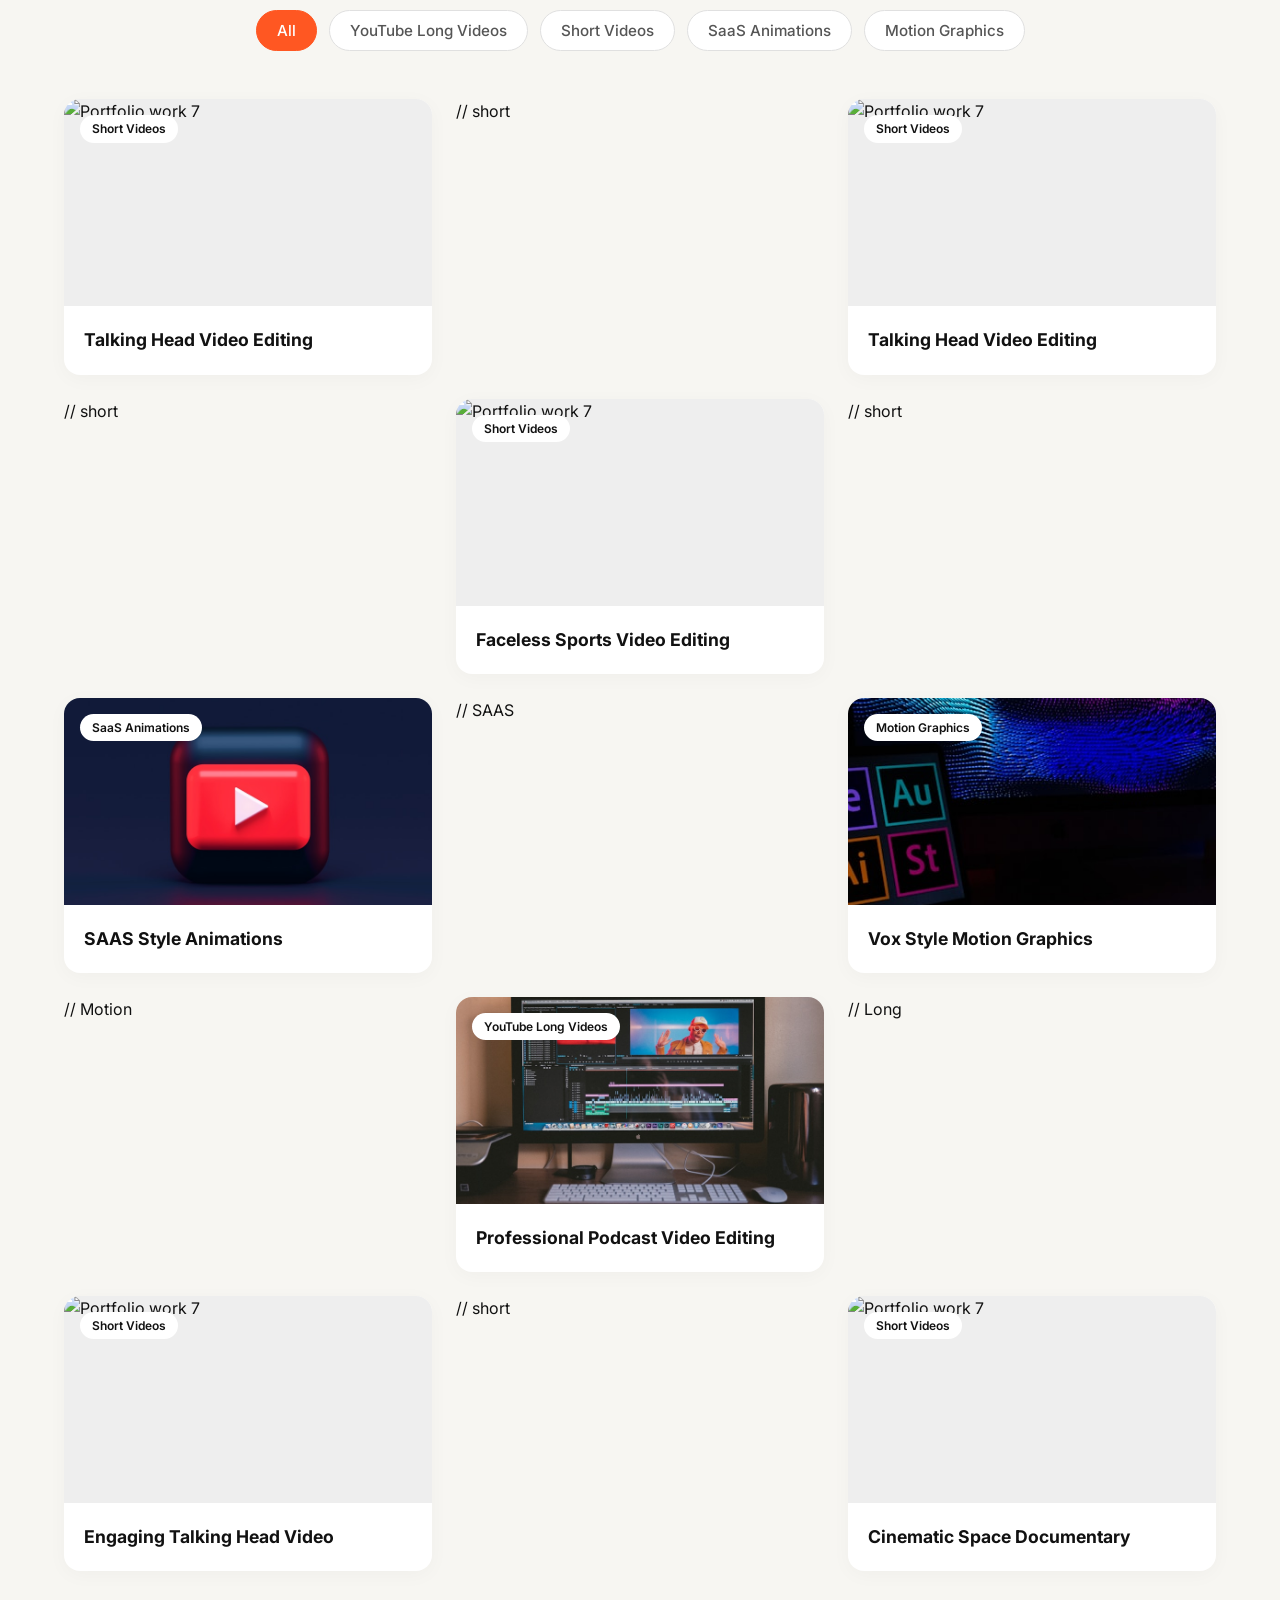
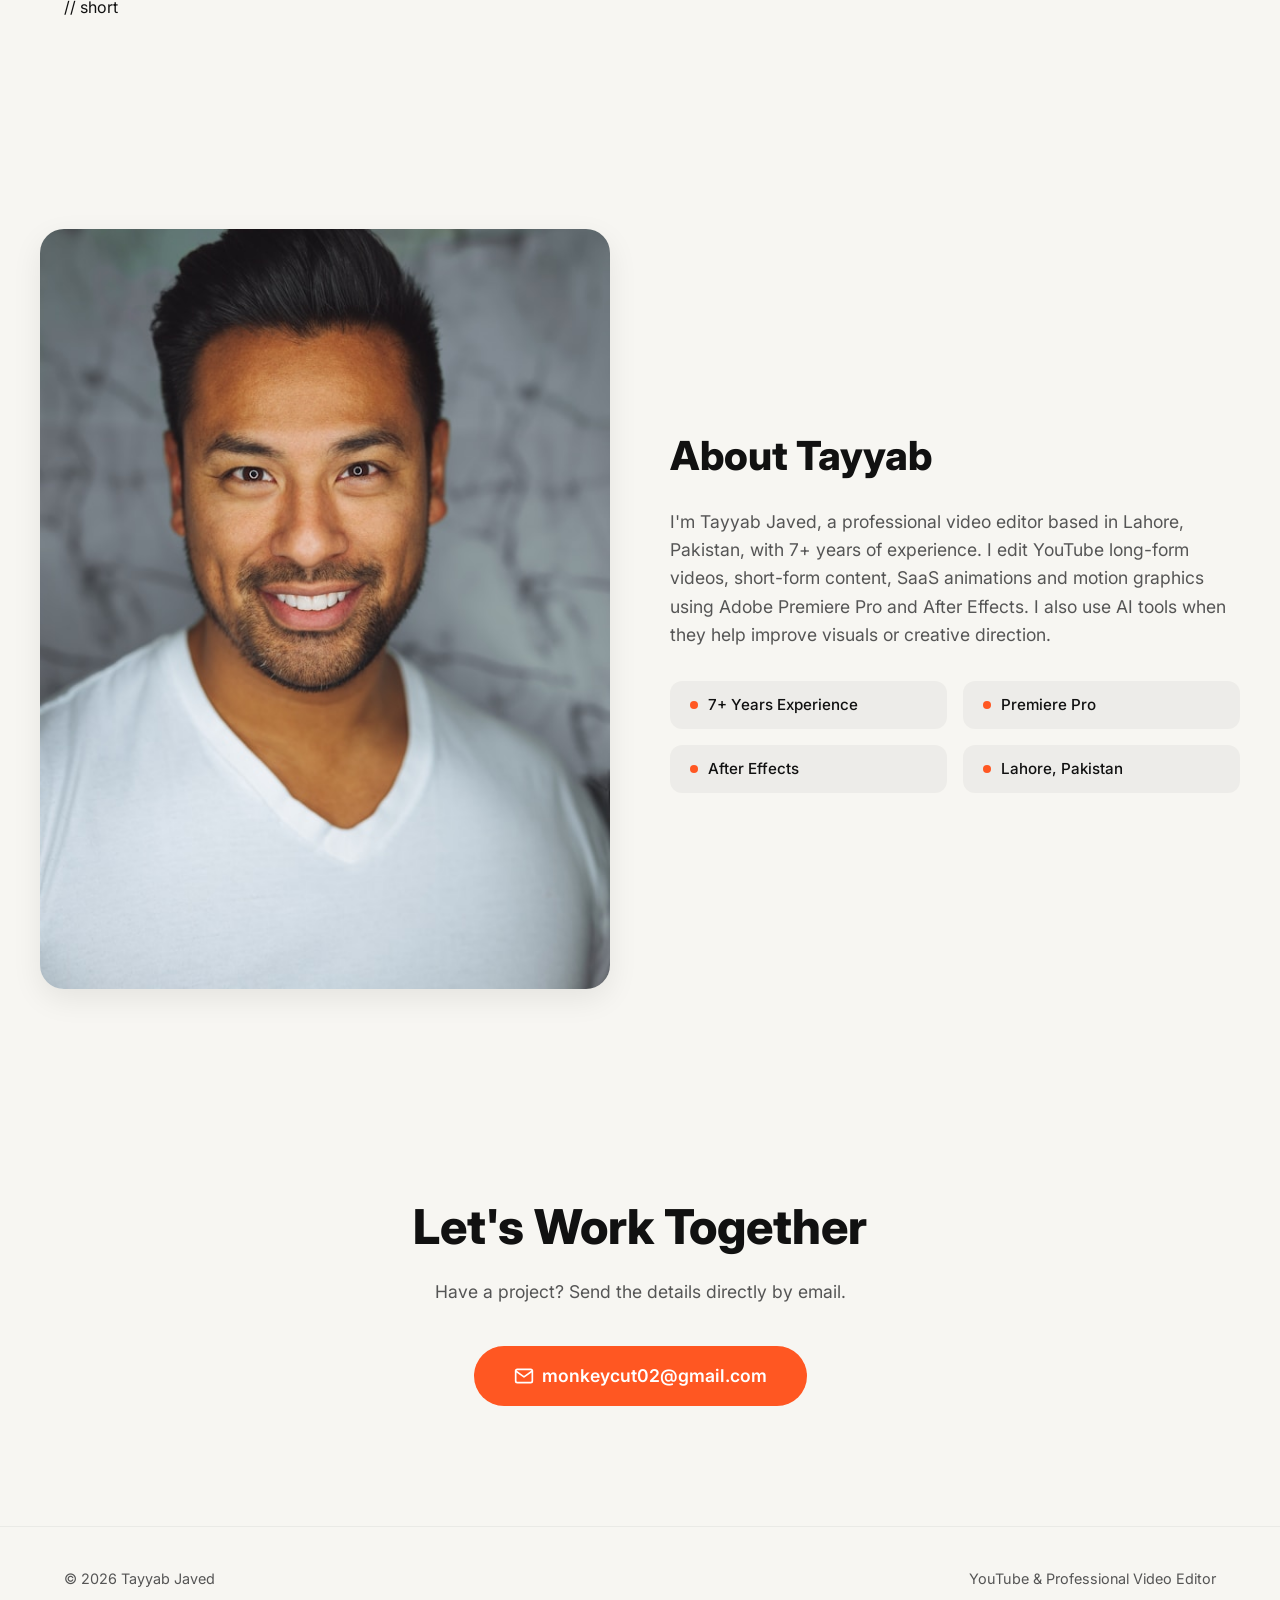
==== commit dae95243: "Refactor portfolio grid with new video entries" ====
--- a/index.html
+++ b/index.html
@@ -100,60 +100,30 @@
             </div>
 
             <div class="grid" id="portfolio-grid">
-                <div class="card" data-category="long" data-video="https://www.youtube.com/watch?v=dQw4w9WgXcQ">
-                    <div class="card-img-wrapper"><span class="card-tag">YouTube Long Videos</span><img src="assets/tn1" alt="Portfolio work 1"><button class="play-button" type="button" aria-label="Play portfolio work 1"></button></div><div class="card-title">Tech Review Documentary</div>
-                </div>
-                <div class="card" data-category="long" data-video="https://www.youtube.com/watch?v=dQw4w9WgXcQ">
-                    <div class="card-img-wrapper"><span class="card-tag">YouTube Long Videos</span><img src="assets/tn2" alt="Portfolio work 2"><button class="play-button" type="button" aria-label="Play portfolio work 2"></button></div><div class="card-title">Business Growth Story</div>
-                </div>
-                <div class="card" data-category="long" data-video="https://www.youtube.com/watch?v=dQw4w9WgXcQ">
-                    <div class="card-img-wrapper"><span class="card-tag">YouTube Long Videos</span><img src="assets/tn3" alt="Portfolio work 3"><button class="play-button" type="button" aria-label="Play portfolio work 3"></button></div><div class="card-title">Travel Cinematic Vlog</div>
-                </div>
-                <div class="card" data-category="long" data-video="https://www.youtube.com/watch?v=dQw4w9WgXcQ">
-                    <div class="card-img-wrapper"><span class="card-tag">YouTube Long Videos</span><img src="assets/tn4" alt="Portfolio work 4"><button class="play-button" type="button" aria-label="Play portfolio work 4"></button></div><div class="card-title">Educational Series Episode</div>
-                </div>
-                <div class="card" data-category="long" data-video="https://www.youtube.com/watch?v=dQw4w9WgXcQ">
-                    <div class="card-img-wrapper"><span class="card-tag">YouTube Long Videos</span><img src="assets/tn5" alt="Portfolio work 5"><button class="play-button" type="button" aria-label="Play portfolio work 5"></button></div><div class="card-title">Product Launch Video</div>
-                </div>
-                <div class="card" data-category="long" data-video="https://www.youtube.com/watch?v=dQw4w9WgXcQ">
-                    <div class="card-img-wrapper"><span class="card-tag">YouTube Long Videos</span><img src="assets/tn6" alt="Portfolio work 6"><button class="play-button" type="button" aria-label="Play portfolio work 6"></button></div><div class="card-title">Interview Documentary</div>
-                </div>
                 <div class="card" data-category="short" data-video="https://www.youtube.com/watch?v=VRpH76vigEI">
-                    <div class="card-img-wrapper"><span class="card-tag">Short Videos</span><img src="assets/tn01" alt="Portfolio work 7"><button class="play-button" type="button" aria-label="Play portfolio work 7"></button></div><div class="card-title">Quick Tips Reel</div>
-                </div>
-                <div class="card" data-category="short" data-video="https://www.youtube.com/watch?v=dQw4w9WgXcQ">
-                    <div class="card-img-wrapper"><span class="card-tag">Short Videos</span><img src="assets/tn8" alt="Portfolio work 8"><button class="play-button" type="button" aria-label="Play portfolio work 8"></button></div><div class="card-title">Product Showcase</div>
-                </div>
-                <div class="card" data-category="short" data-video="https://www.youtube.com/watch?v=dQw4w9WgXcQ">
-                    <div class="card-img-wrapper"><span class="card-tag">Short Videos</span><img src="assets/tn9" alt="Portfolio work 9"><button class="play-button" type="button" aria-label="Play portfolio work 9"></button></div><div class="card-title">Behind the Scenes</div>
-                </div>
-                <div class="card is-hidden" data-category="short" data-video="https://www.youtube.com/watch?v=dQw4w9WgXcQ">
-                    <div class="card-img-wrapper"><span class="card-tag">Short Videos</span><img src="assets/tn10" alt="Portfolio work 10"><button class="play-button" type="button" aria-label="Play portfolio work 10"></button></div><div class="card-title">Fast Tutorial</div>
-                </div>
-                <div class="card is-hidden" data-category="short" data-video="https://www.youtube.com/watch?v=dQw4w9WgXcQ">
-                    <div class="card-img-wrapper"><span class="card-tag">Short Videos</span><img src="assets/tn11" alt="Portfolio work 11"><button class="play-button" type="button" aria-label="Play portfolio work 11"></button></div><div class="card-title">Trending Moment</div>
-                </div>
-                <div class="card is-hidden" data-category="short" data-video="https://www.youtube.com/watch?v=dQw4w9WgXcQ">
-                    <div class="card-img-wrapper"><span class="card-tag">Short Videos</span><img src="assets/tn12" alt="Portfolio work 12"><button class="play-button" type="button" aria-label="Play portfolio work 12"></button></div><div class="card-title">Creative Process</div>
-                </div>
-                <div class="card is-hidden" data-category="saas" data-video="https://www.youtube.com/watch?v=dQw4w9WgXcQ">
-                    <div class="card-img-wrapper"><span class="card-tag">SaaS Animations</span><img src="assets/tn13" alt="Portfolio work 13"><button class="play-button" type="button" aria-label="Play portfolio work 13"></button></div><div class="card-title">App Launch Explainer</div>
-                </div>
-                <div class="card is-hidden" data-category="saas" data-video="https://www.youtube.com/watch?v=dQw4w9WgXcQ">
-                    <div class="card-img-wrapper"><span class="card-tag">SaaS Animations</span><img src="assets/tn14" alt="Portfolio work 14"><button class="play-button" type="button" aria-label="Play portfolio work 14"></button></div><div class="card-title">Feature Walkthrough</div>
-                </div>
-                <div class="card is-hidden" data-category="short" data-video="https://www.youtube.com/watch?v=dQw4w9WgXcQ">
-                    <div class="card-img-wrapper"><span class="card-tag">Short Videos</span><img src="assets/tn15" alt="Portfolio work 15"><button class="play-button" type="button" aria-label="Play portfolio work 15"></button></div><div class="card-title">Dashboard Demo</div>
-                </div>
-                <div class="card is-hidden" data-category="saas" data-video="https://www.youtube.com/watch?v=dQw4w9WgXcQ">
-                    <div class="card-img-wrapper"><span class="card-tag">SaaS Animations</span><img src="assets/tn16" alt="Portfolio work 16"><button class="play-button" type="button" aria-label="Play portfolio work 16"></button></div><div class="card-title">Onboarding Flow</div>
-                </div>
-                <div class="card is-hidden" data-category="motion" data-video="https://www.youtube.com/watch?v=dQw4w9WgXcQ">
-                    <div class="card-img-wrapper"><span class="card-tag">Motion Graphics</span><img src="assets/tn17" alt="Portfolio work 17"><button class="play-button" type="button" aria-label="Play portfolio work 17"></button></div><div class="card-title">Brand Identity Reveal</div>
-                </div>
-                <div class="card is-hidden" data-category="motion" data-video="https://www.youtube.com/watch?v=dQw4w9WgXcQ">
-                    <div class="card-img-wrapper"><span class="card-tag">Motion Graphics</span><img src="assets/tn18" alt="Portfolio work 18"><button class="play-button" type="button" aria-label="Play portfolio work 18"></button></div><div class="card-title">Abstract Visual Loop</div>
-                </div>
+                    <div class="card-img-wrapper"><span class="card-tag">Short Videos</span><img src="assets/tn01" alt="Portfolio work 7"><button class="play-button" type="button" aria-label="Play portfolio work 7"></button></div><div class="card-title">Talking Head Video Editing</div>
+                </div> // short
+                <div class="card" data-category="short" data-video="https://www.youtube.com/watch?v=HAGkeg4wmnQ">
+                    <div class="card-img-wrapper"><span class="card-tag">Short Videos</span><img src="assets/tn01" alt="Portfolio work 7"><button class="play-button" type="button" aria-label="Play portfolio work 7"></button></div><div class="card-title">Talking Head Video Editing</div>
+                </div>  // short
+                <div class="card" data-category="short" data-video="https://www.youtube.com/watch?v=9Z-sAIY75GA">
+                    <div class="card-img-wrapper"><span class="card-tag">Short Videos</span><img src="assets/tn01" alt="Portfolio work 7"><button class="play-button" type="button" aria-label="Play portfolio work 7"></button></div><div class="card-title">Faceless Sports Video Editing</div>
+                </div> // short
+                <div class="card is-hidden" data-category="saas" data-video="https://www.youtube.com/watch?v=e_IaFnjJErw">
+                    <div class="card-img-wrapper"><span class="card-tag">SaaS Animations</span><img src="assets/tn13" alt="Portfolio work 13"><button class="play-button" type="button" aria-label="Play portfolio work 13"></button></div><div class="card-title">SAAS Style Animations</div>
+                </div> // SAAS
+                <div class="card is-hidden" data-category="motion" data-video="https://www.youtube.com/watch?v=fha8RYZKMoI">
+                    <div class="card-img-wrapper"><span class="card-tag">Motion Graphics</span><img src="assets/tn17" alt="Portfolio work 17"><button class="play-button" type="button" aria-label="Play portfolio work 17"></button></div><div class="card-title">Vox Style Motion Graphics</div>
+                </div> // Motion
+                <div class="card" data-category="long" data-video="https://www.youtube.com/watch?v=ptSsA1CMNbA">
+                    <div class="card-img-wrapper"><span class="card-tag">YouTube Long Videos</span><img src="assets/tn1" alt="Portfolio work 1"><button class="play-button" type="button" aria-label="Play portfolio work 1"></button></div><div class="card-title">Professional Podcast Video Editing </div>
+                </div> // Long
+                <div class="card" data-category="short" data-video="https://www.youtube.com/watch?v=P-WoGGgwCQs">
+                    <div class="card-img-wrapper"><span class="card-tag">Short Videos</span><img src="assets/tn01" alt="Portfolio work 7"><button class="play-button" type="button" aria-label="Play portfolio work 7"></button></div><div class="card-title">Engaging Talking Head Video</div>
+                </div>  // short
+                <div class="card" data-category="short" data-video="https://www.youtube.com/watch?v=SU3VwQPSLrI">
+                    <div class="card-img-wrapper"><span class="card-tag">Short Videos</span><img src="assets/tn01" alt="Portfolio work 7"><button class="play-button" type="button" aria-label="Play portfolio work 7"></button></div><div class="card-title">Cinematic Space Documentary</div>
+                </div> // short
             </div>
 
             <button class="btn-outline load-more-btn" id="load-more" type="button">View More Work</button>
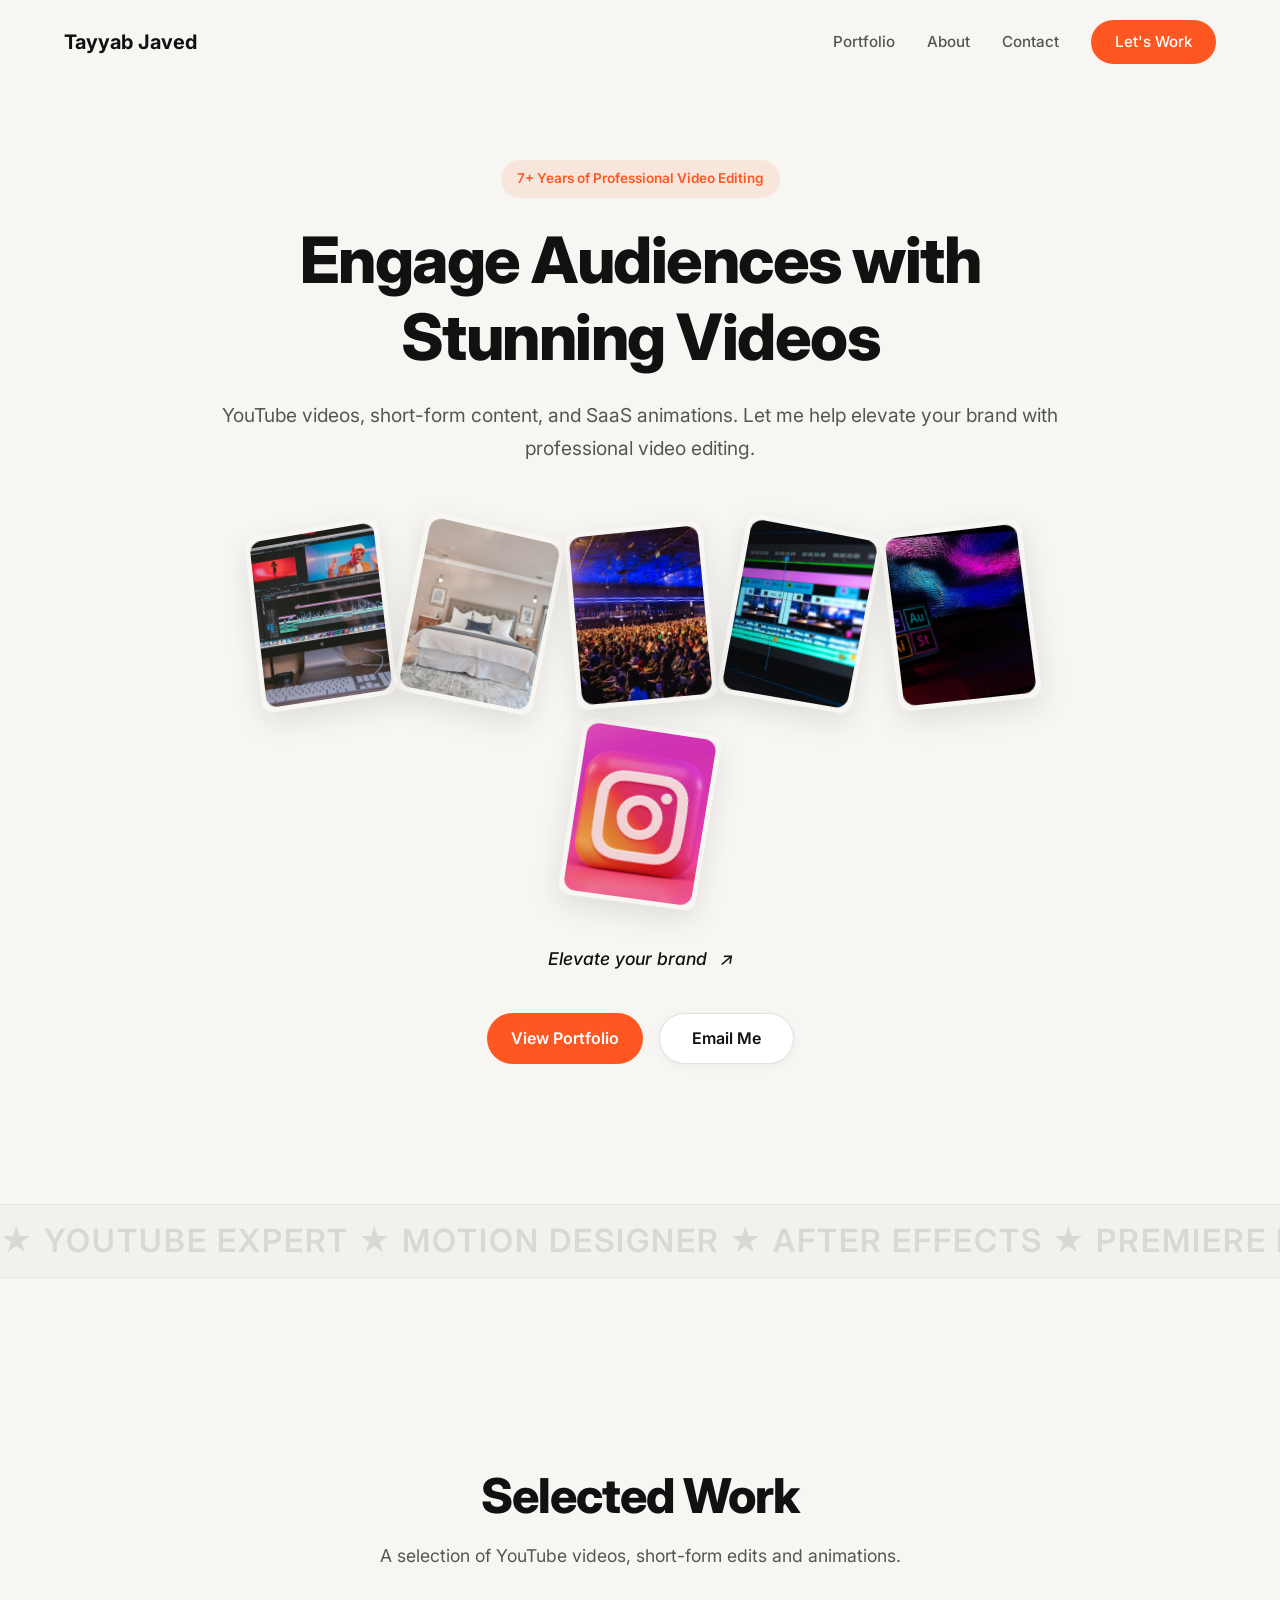
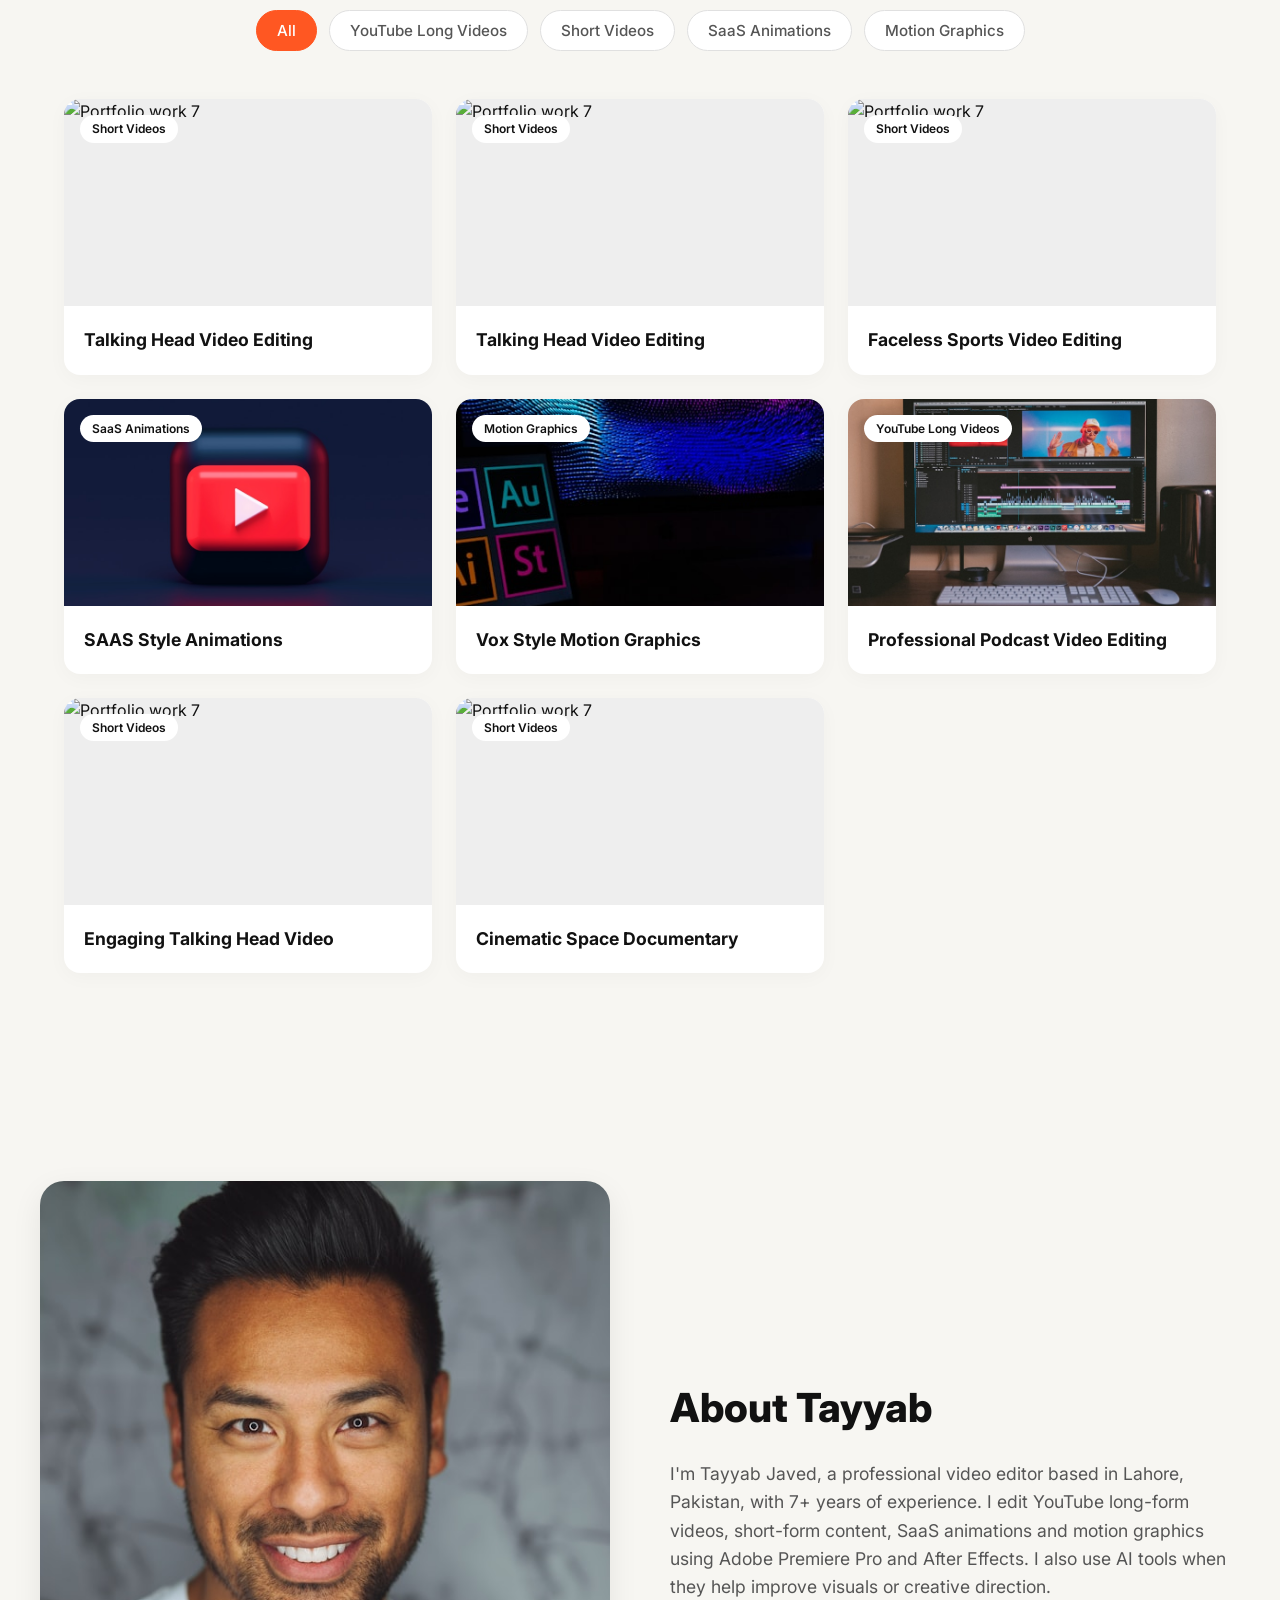
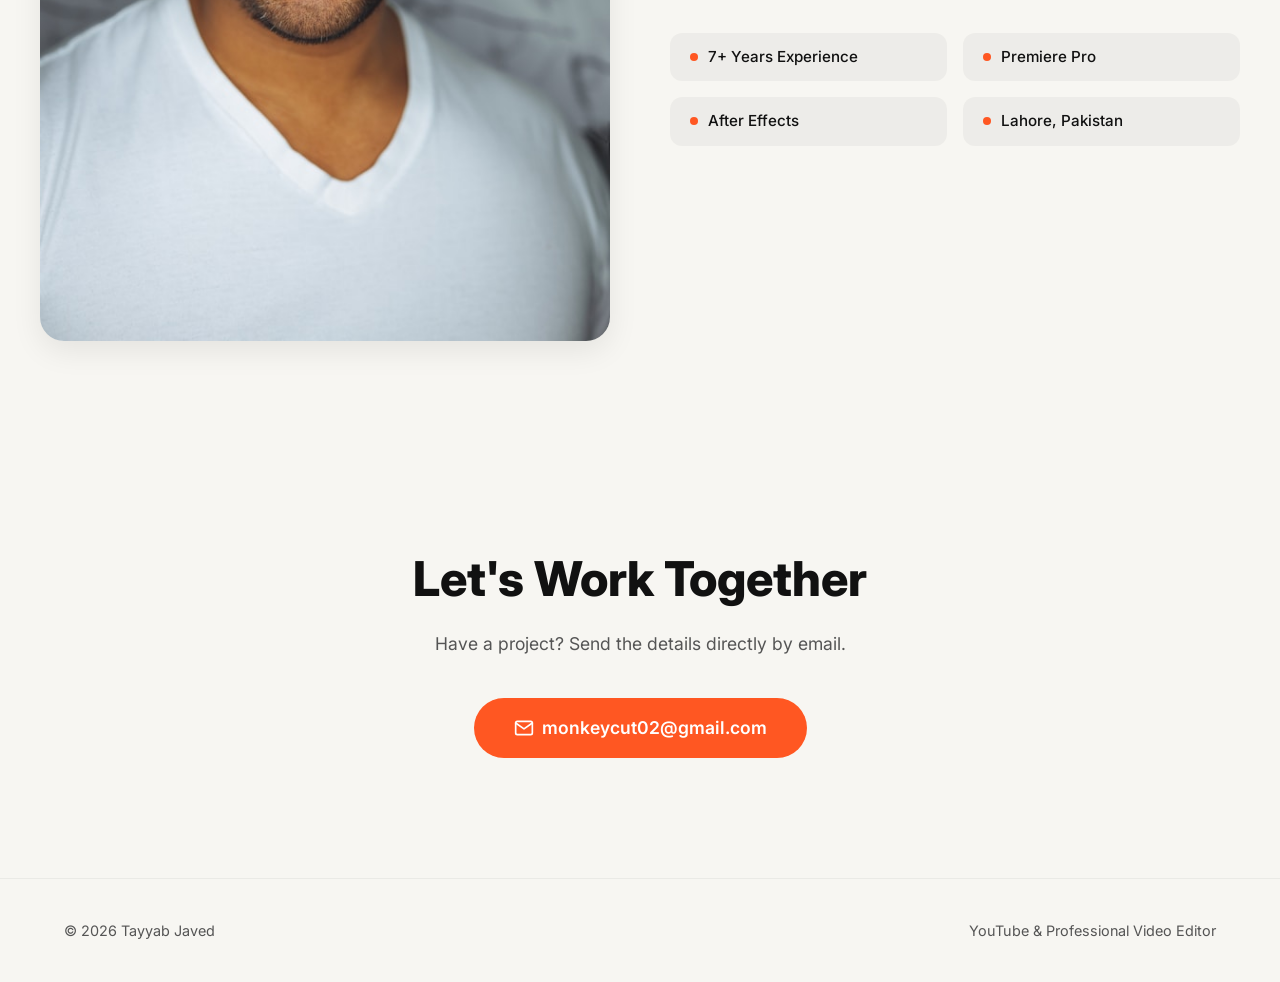
==== commit 341484e1: "Remove comments from portfolio card divs" ====
--- a/index.html
+++ b/index.html
@@ -102,28 +102,28 @@
             <div class="grid" id="portfolio-grid">
                 <div class="card" data-category="short" data-video="https://www.youtube.com/watch?v=VRpH76vigEI">
                     <div class="card-img-wrapper"><span class="card-tag">Short Videos</span><img src="assets/tn01" alt="Portfolio work 7"><button class="play-button" type="button" aria-label="Play portfolio work 7"></button></div><div class="card-title">Talking Head Video Editing</div>
-                </div> // short
+                </div> 
                 <div class="card" data-category="short" data-video="https://www.youtube.com/watch?v=HAGkeg4wmnQ">
                     <div class="card-img-wrapper"><span class="card-tag">Short Videos</span><img src="assets/tn01" alt="Portfolio work 7"><button class="play-button" type="button" aria-label="Play portfolio work 7"></button></div><div class="card-title">Talking Head Video Editing</div>
-                </div>  // short
+                </div> 
                 <div class="card" data-category="short" data-video="https://www.youtube.com/watch?v=9Z-sAIY75GA">
                     <div class="card-img-wrapper"><span class="card-tag">Short Videos</span><img src="assets/tn01" alt="Portfolio work 7"><button class="play-button" type="button" aria-label="Play portfolio work 7"></button></div><div class="card-title">Faceless Sports Video Editing</div>
-                </div> // short
+                </div>
                 <div class="card is-hidden" data-category="saas" data-video="https://www.youtube.com/watch?v=e_IaFnjJErw">
                     <div class="card-img-wrapper"><span class="card-tag">SaaS Animations</span><img src="assets/tn13" alt="Portfolio work 13"><button class="play-button" type="button" aria-label="Play portfolio work 13"></button></div><div class="card-title">SAAS Style Animations</div>
-                </div> // SAAS
+                </div>
                 <div class="card is-hidden" data-category="motion" data-video="https://www.youtube.com/watch?v=fha8RYZKMoI">
                     <div class="card-img-wrapper"><span class="card-tag">Motion Graphics</span><img src="assets/tn17" alt="Portfolio work 17"><button class="play-button" type="button" aria-label="Play portfolio work 17"></button></div><div class="card-title">Vox Style Motion Graphics</div>
-                </div> // Motion
+                </div> 
                 <div class="card" data-category="long" data-video="https://www.youtube.com/watch?v=ptSsA1CMNbA">
                     <div class="card-img-wrapper"><span class="card-tag">YouTube Long Videos</span><img src="assets/tn1" alt="Portfolio work 1"><button class="play-button" type="button" aria-label="Play portfolio work 1"></button></div><div class="card-title">Professional Podcast Video Editing </div>
-                </div> // Long
+                </div> 
                 <div class="card" data-category="short" data-video="https://www.youtube.com/watch?v=P-WoGGgwCQs">
                     <div class="card-img-wrapper"><span class="card-tag">Short Videos</span><img src="assets/tn01" alt="Portfolio work 7"><button class="play-button" type="button" aria-label="Play portfolio work 7"></button></div><div class="card-title">Engaging Talking Head Video</div>
-                </div>  // short
+                </div>  
                 <div class="card" data-category="short" data-video="https://www.youtube.com/watch?v=SU3VwQPSLrI">
                     <div class="card-img-wrapper"><span class="card-tag">Short Videos</span><img src="assets/tn01" alt="Portfolio work 7"><button class="play-button" type="button" aria-label="Play portfolio work 7"></button></div><div class="card-title">Cinematic Space Documentary</div>
-                </div> // short
+                </div> 
             </div>
 
             <button class="btn-outline load-more-btn" id="load-more" type="button">View More Work</button>
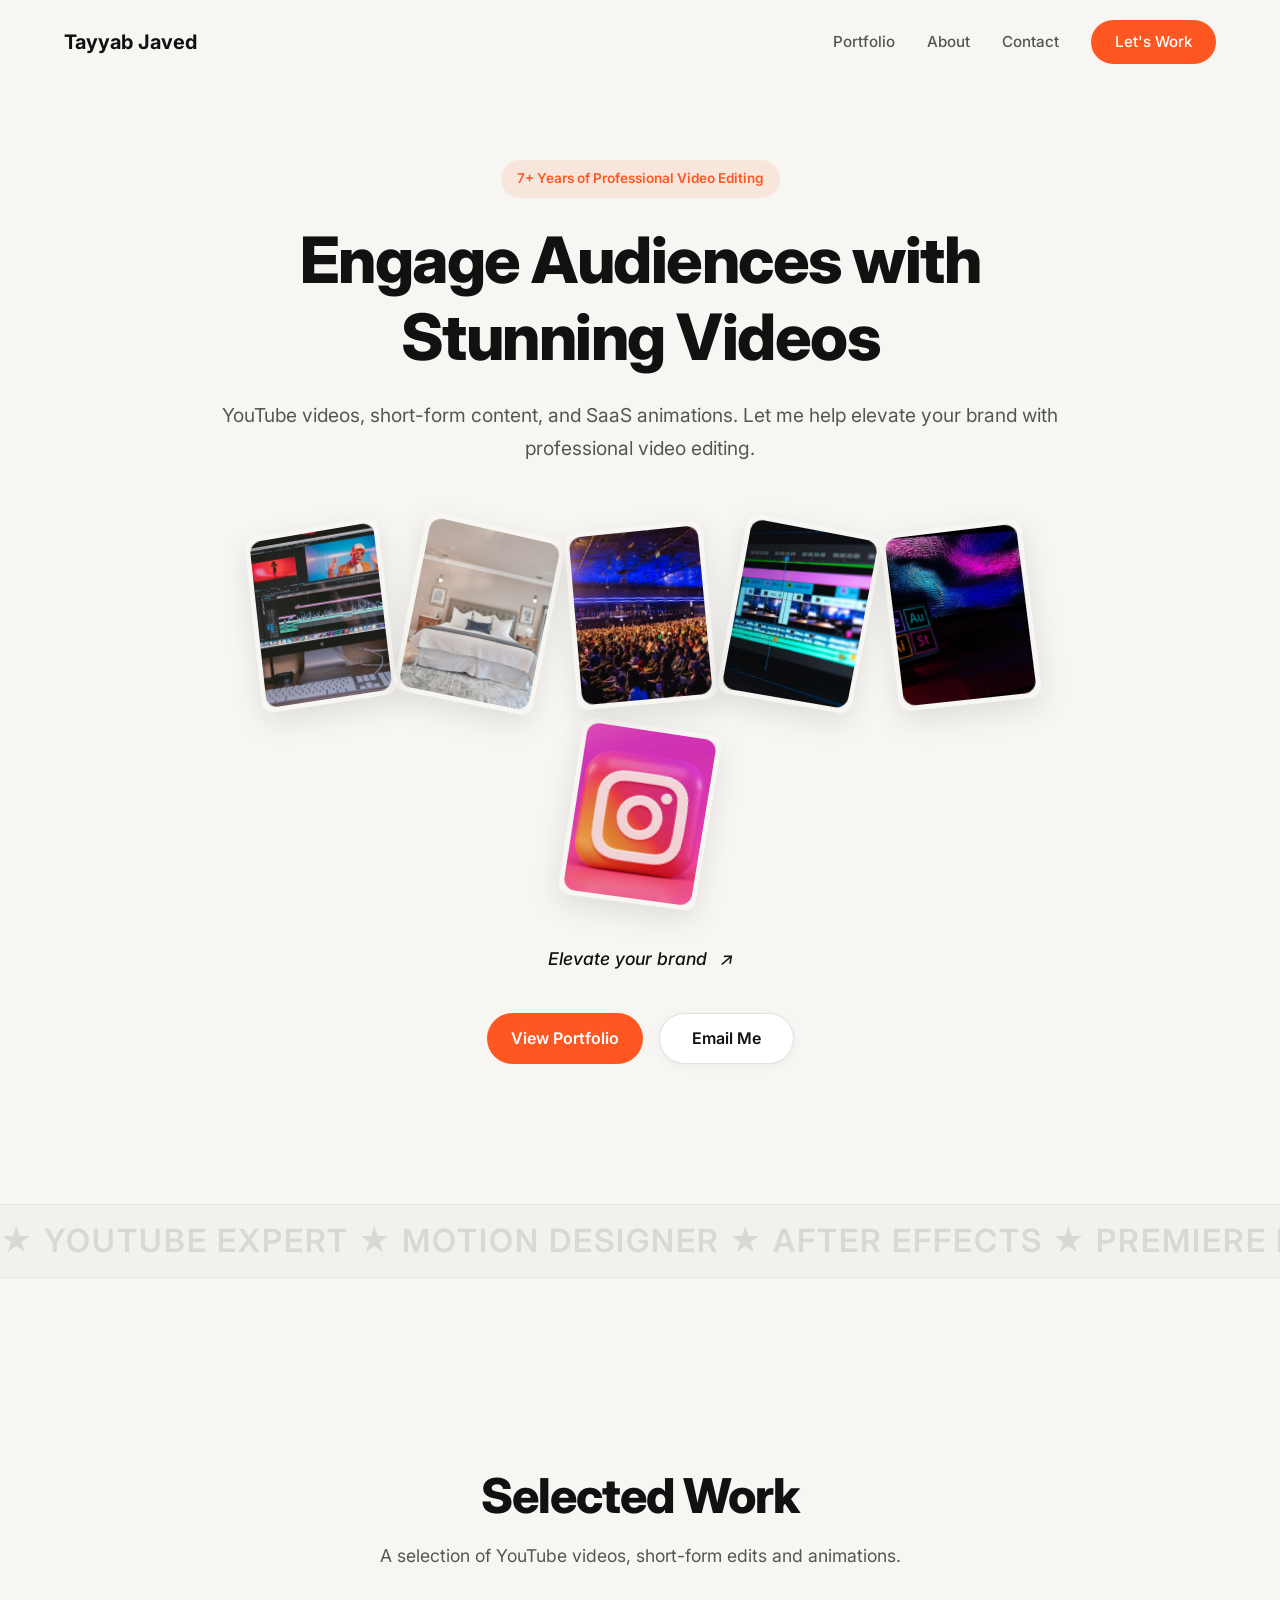
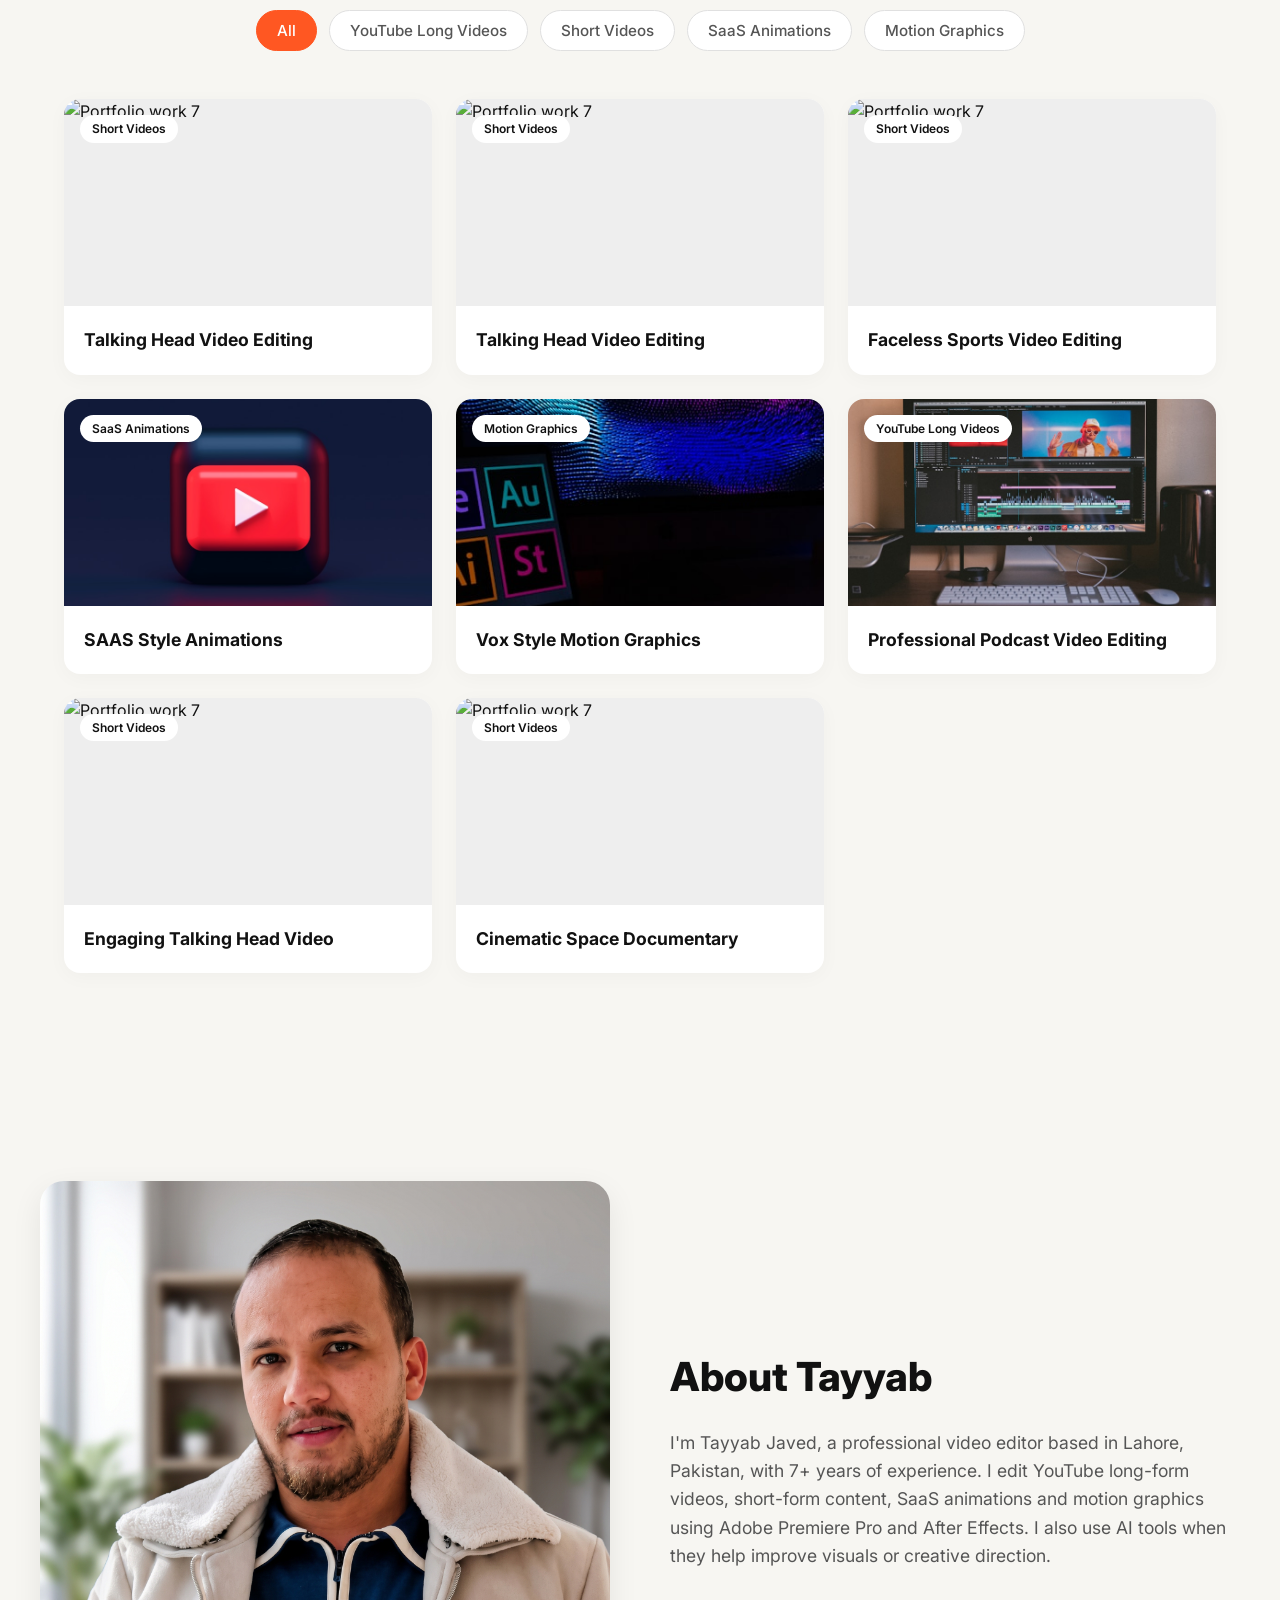
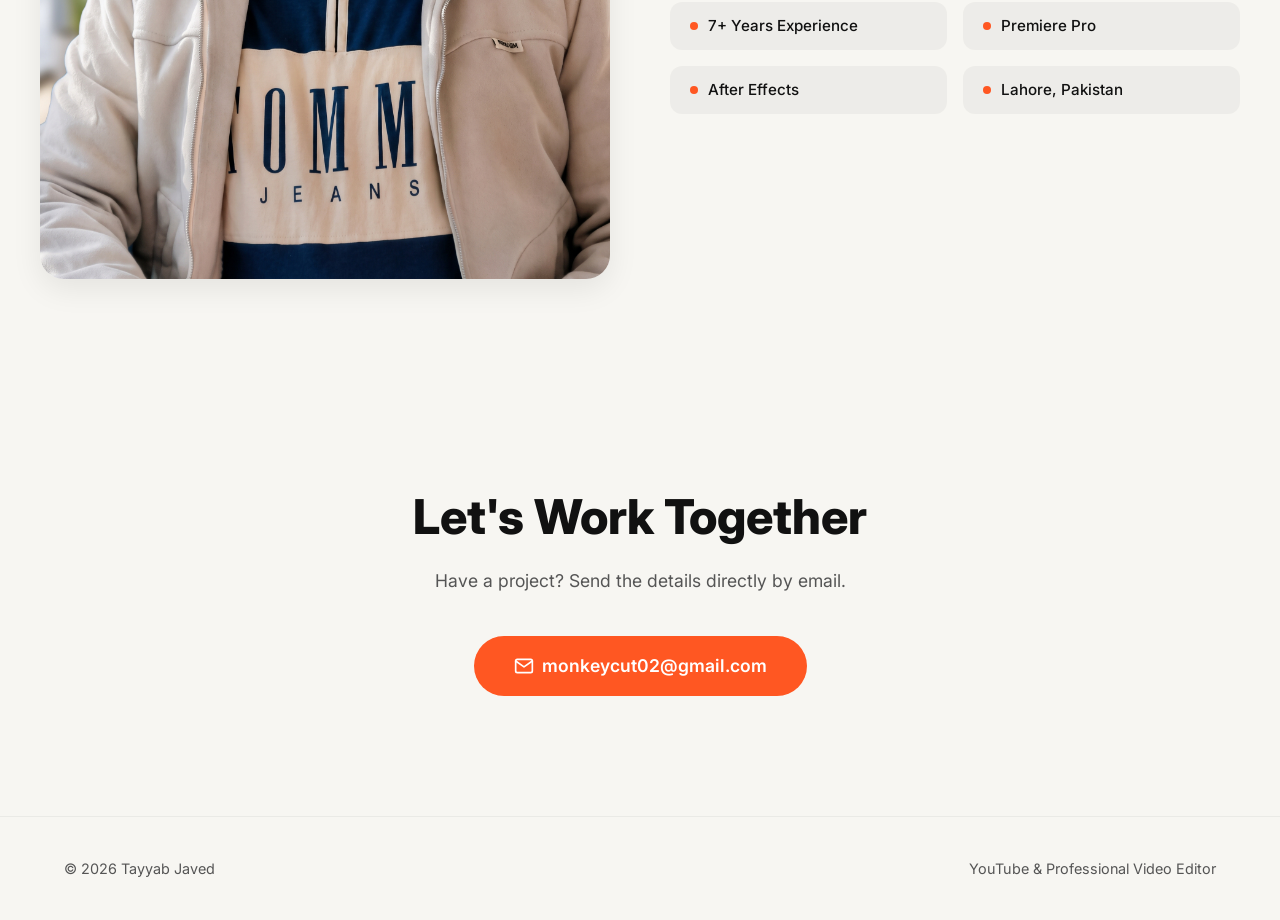
==== commit 3f4f7cd1: "Update profile image source in index.html" ====
--- a/index.html
+++ b/index.html
@@ -141,7 +141,7 @@
         <section id="about" class="container">
             <div class="about-grid">
                 <div class="about-img">
-                    <img src="assets/dp" alt="Tayyab Javed">
+                    <img src="assets/dp.jpeg" alt="Tayyab Javed">
                 </div>
                 <div class="about-content">
                     <h2>About Tayyab</h2>
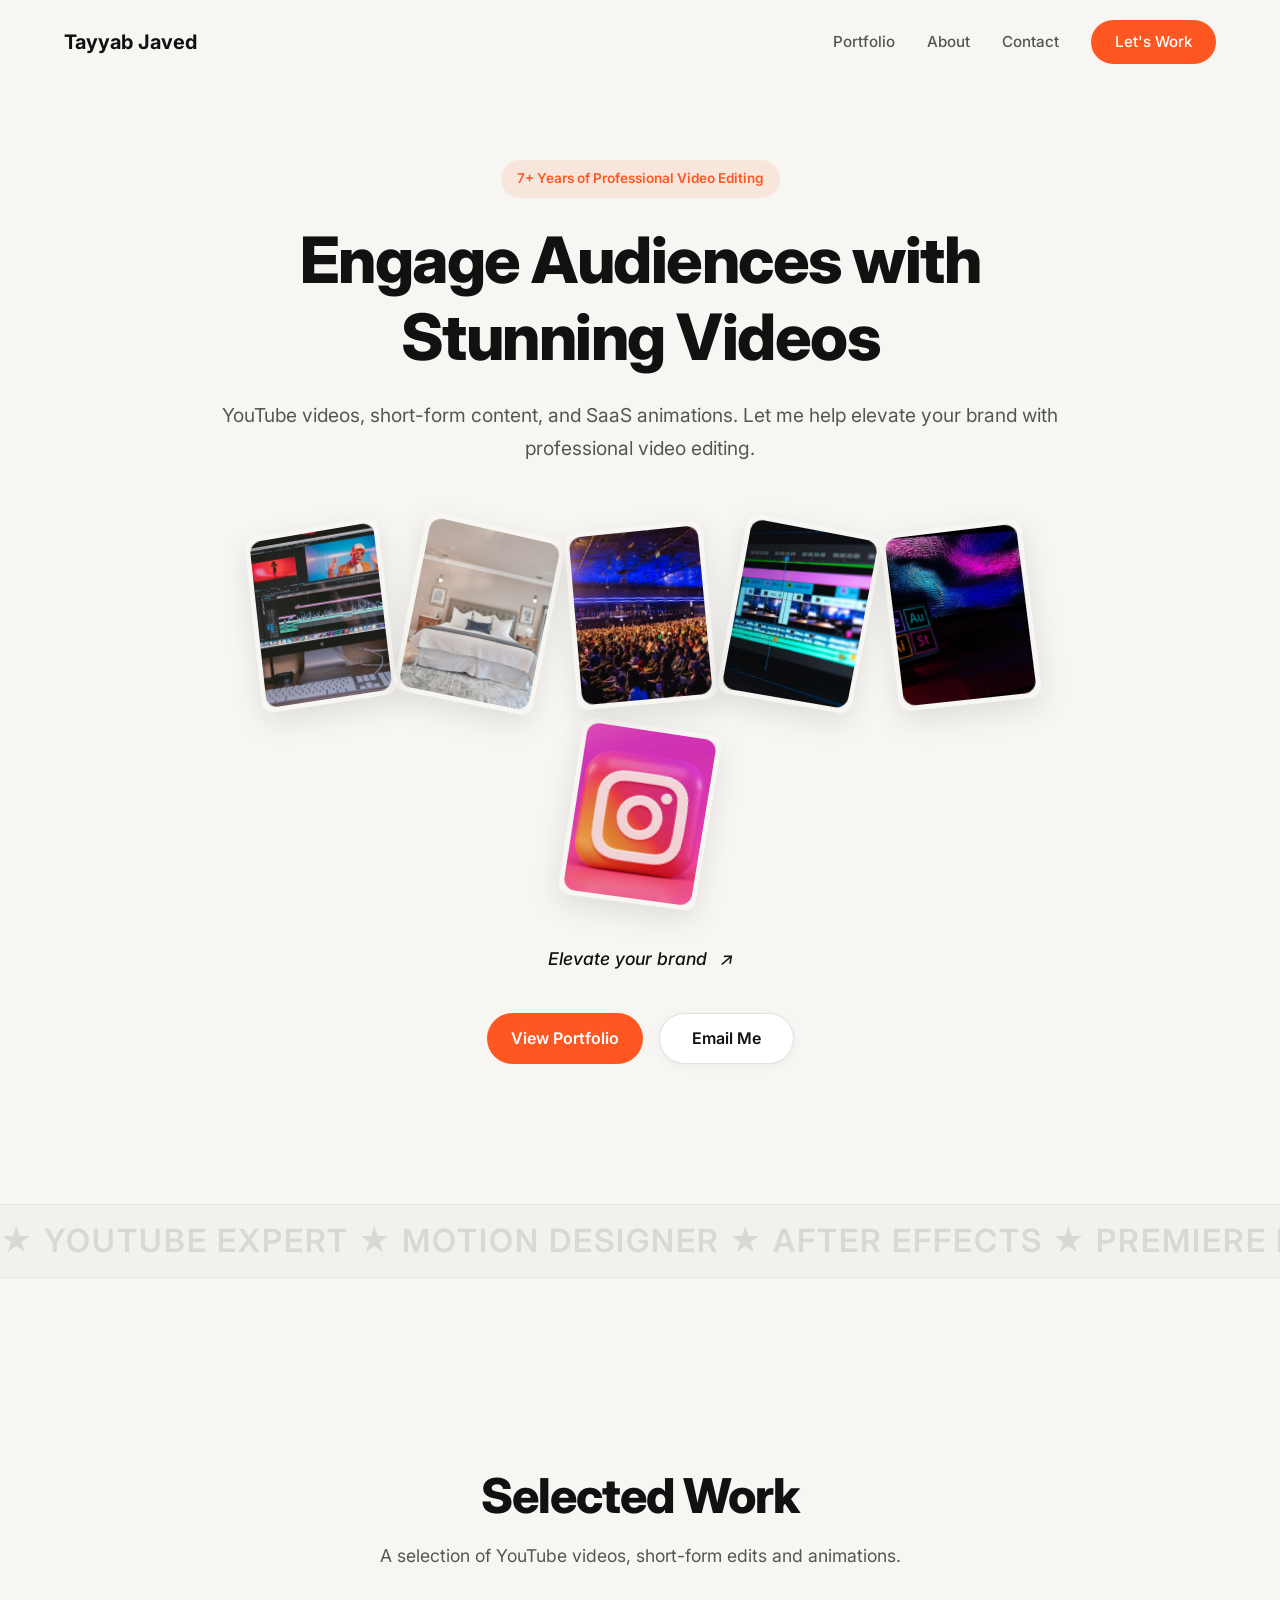
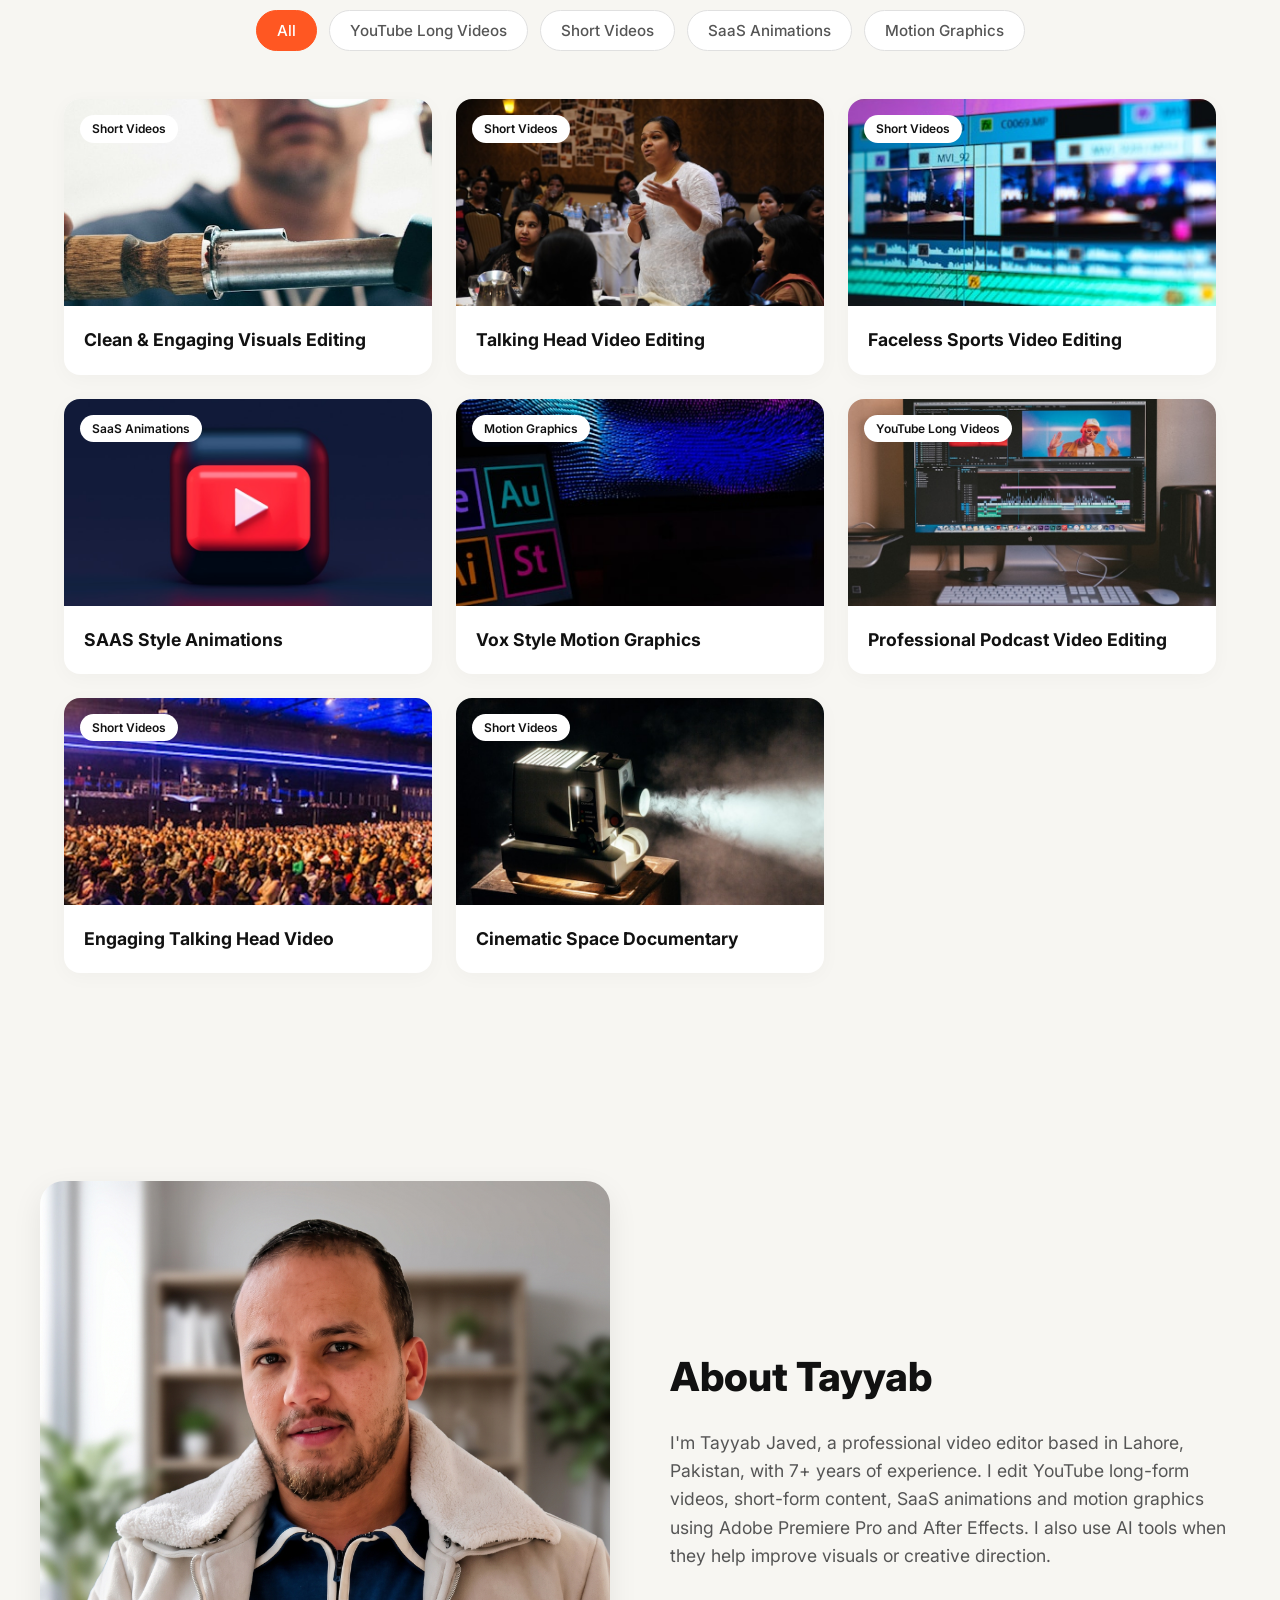
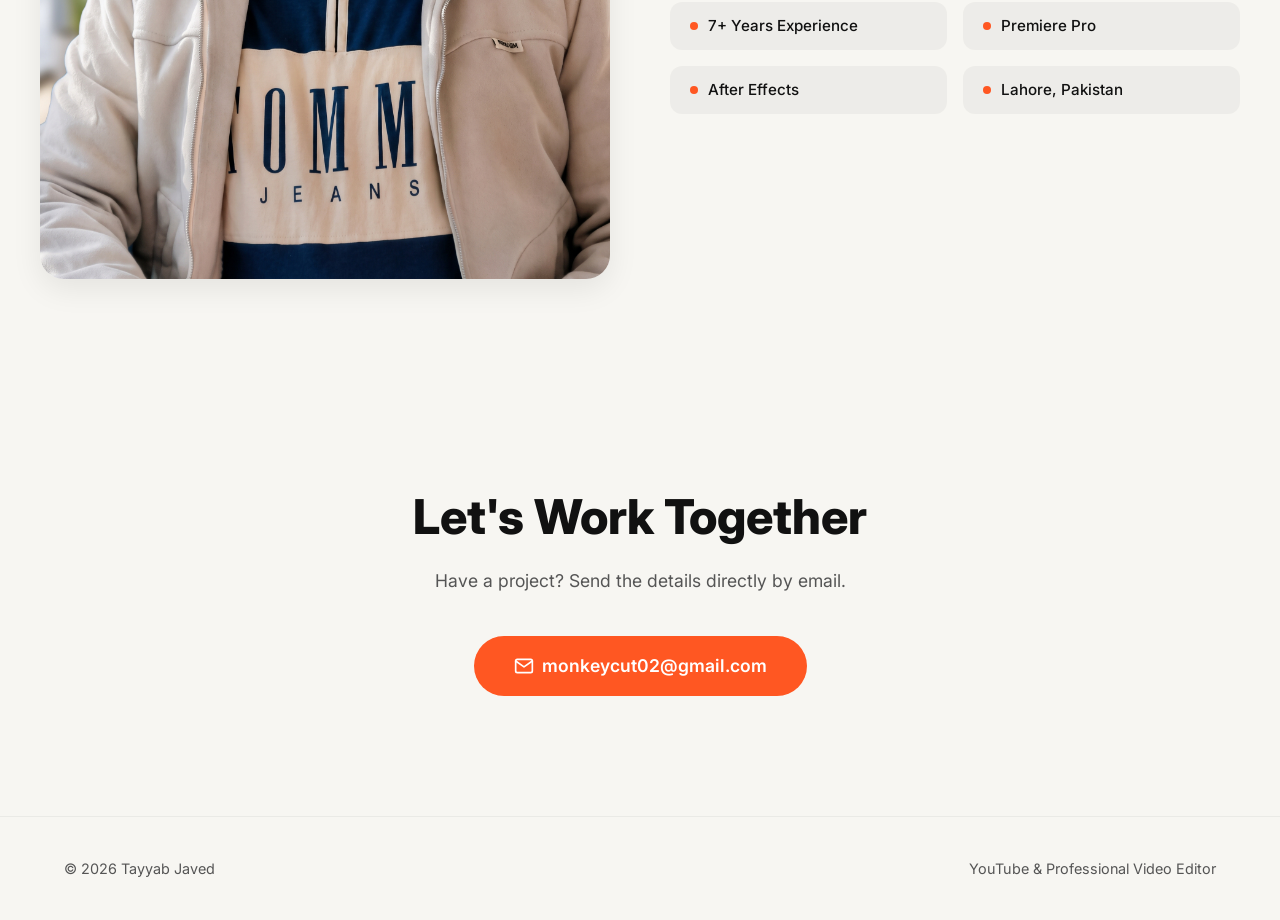
==== commit 62f5145e: "Update portfolio video thumbnails and titles" ====
--- a/index.html
+++ b/index.html
@@ -101,13 +101,13 @@
 
             <div class="grid" id="portfolio-grid">
                 <div class="card" data-category="short" data-video="https://www.youtube.com/watch?v=VRpH76vigEI">
-                    <div class="card-img-wrapper"><span class="card-tag">Short Videos</span><img src="assets/tn01" alt="Portfolio work 7"><button class="play-button" type="button" aria-label="Play portfolio work 7"></button></div><div class="card-title">Talking Head Video Editing</div>
+                    <div class="card-img-wrapper"><span class="card-tag">Short Videos</span><img src="assets/tn8" alt="Portfolio work 7"><button class="play-button" type="button" aria-label="Play portfolio work 7"></button></div><div class="card-title">Clean & Engaging Visuals Editing</div>
                 </div> 
                 <div class="card" data-category="short" data-video="https://www.youtube.com/watch?v=HAGkeg4wmnQ">
-                    <div class="card-img-wrapper"><span class="card-tag">Short Videos</span><img src="assets/tn01" alt="Portfolio work 7"><button class="play-button" type="button" aria-label="Play portfolio work 7"></button></div><div class="card-title">Talking Head Video Editing</div>
+                    <div class="card-img-wrapper"><span class="card-tag">Short Videos</span><img src="assets/tn5" alt="Portfolio work 7"><button class="play-button" type="button" aria-label="Play portfolio work 7"></button></div><div class="card-title">Talking Head Video Editing</div>
                 </div> 
                 <div class="card" data-category="short" data-video="https://www.youtube.com/watch?v=9Z-sAIY75GA">
-                    <div class="card-img-wrapper"><span class="card-tag">Short Videos</span><img src="assets/tn01" alt="Portfolio work 7"><button class="play-button" type="button" aria-label="Play portfolio work 7"></button></div><div class="card-title">Faceless Sports Video Editing</div>
+                    <div class="card-img-wrapper"><span class="card-tag">Short Videos</span><img src="assets/tn9" alt="Portfolio work 7"><button class="play-button" type="button" aria-label="Play portfolio work 7"></button></div><div class="card-title">Faceless Sports Video Editing</div>
                 </div>
                 <div class="card is-hidden" data-category="saas" data-video="https://www.youtube.com/watch?v=e_IaFnjJErw">
                     <div class="card-img-wrapper"><span class="card-tag">SaaS Animations</span><img src="assets/tn13" alt="Portfolio work 13"><button class="play-button" type="button" aria-label="Play portfolio work 13"></button></div><div class="card-title">SAAS Style Animations</div>
@@ -119,10 +119,10 @@
                     <div class="card-img-wrapper"><span class="card-tag">YouTube Long Videos</span><img src="assets/tn1" alt="Portfolio work 1"><button class="play-button" type="button" aria-label="Play portfolio work 1"></button></div><div class="card-title">Professional Podcast Video Editing </div>
                 </div> 
                 <div class="card" data-category="short" data-video="https://www.youtube.com/watch?v=P-WoGGgwCQs">
-                    <div class="card-img-wrapper"><span class="card-tag">Short Videos</span><img src="assets/tn01" alt="Portfolio work 7"><button class="play-button" type="button" aria-label="Play portfolio work 7"></button></div><div class="card-title">Engaging Talking Head Video</div>
+                    <div class="card-img-wrapper"><span class="card-tag">Short Videos</span><img src="assets/tn11" alt="Portfolio work 7"><button class="play-button" type="button" aria-label="Play portfolio work 7"></button></div><div class="card-title">Engaging Talking Head Video</div>
                 </div>  
                 <div class="card" data-category="short" data-video="https://www.youtube.com/watch?v=SU3VwQPSLrI">
-                    <div class="card-img-wrapper"><span class="card-tag">Short Videos</span><img src="assets/tn01" alt="Portfolio work 7"><button class="play-button" type="button" aria-label="Play portfolio work 7"></button></div><div class="card-title">Cinematic Space Documentary</div>
+                    <div class="card-img-wrapper"><span class="card-tag">Short Videos</span><img src="assets/tn3" alt="Portfolio work 7"><button class="play-button" type="button" aria-label="Play portfolio work 7"></button></div><div class="card-title">Cinematic Space Documentary</div>
                 </div> 
             </div>
 
